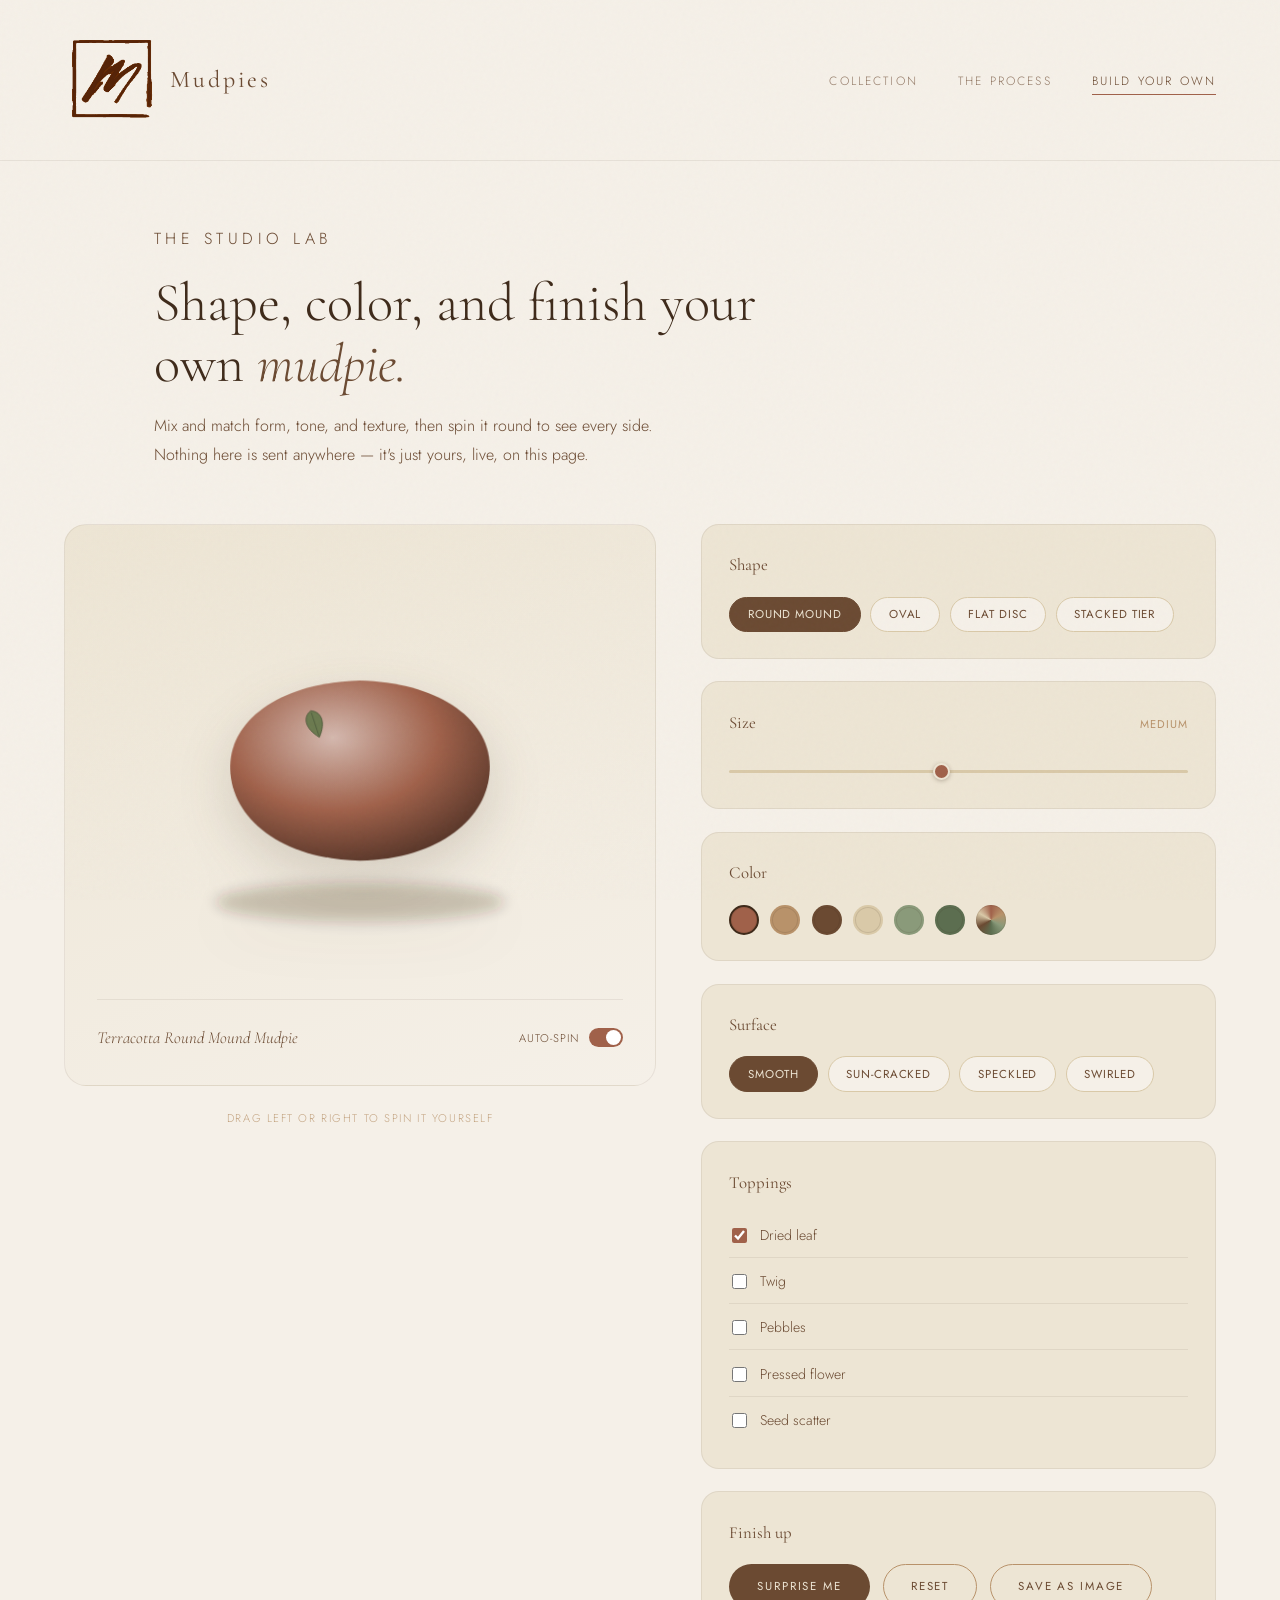
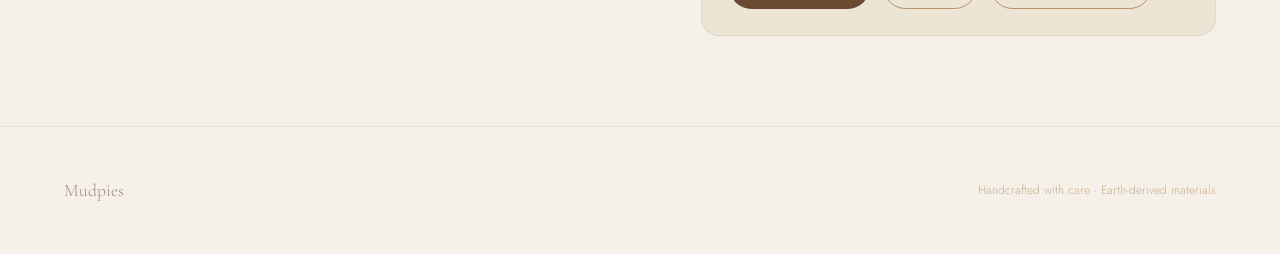
==== build.html @ a55b182c "Add files via upload" ====
<!doctype html>
<html lang="en">
<head>
<meta charset="utf-8">
<meta name="viewport" content="width=device-width, initial-scale=1">
<title>Build Your Own — MudPies</title>
<link rel="preconnect" href="https://fonts.googleapis.com">
<link rel="preconnect" href="https://fonts.gstatic.com" crossorigin>
<link href="https://fonts.googleapis.com/css2?family=Cormorant+Garamond:ital,wght@0,300;0,400;0,500;1,300;1,400&family=Jost:wght@300;400;500&display=swap" rel="stylesheet">
<style>
*, *::before, *::after { box-sizing: border-box; margin: 0; padding: 0; }
:root {
  --cream: #F5F0E8;
  --parchment:#EDE5D4;
  --sand: #D9C9A8;
  --clay: #B8926A;
  --terracotta: #A0614A;
  --umber: #6B4A32;
  --bark: #3E2A1A;
  --sage: #8A9A7A;
  --moss: #5C6E50;
  --fog: rgba(62,42,26,0.08);
}
html { scroll-behavior: smooth; }
body {
  background-color: var(--cream);
  color: var(--bark);
  font-family: 'Jost', sans-serif;
  font-weight: 300;
  font-size: 16px;
  line-height: 1.8;
  min-height: 100vh;
  overflow-x: hidden;
}
body::before {
  content: '';
  position: fixed;
  inset: 0;
  pointer-events: none;
  z-index: 100;
  opacity: 0.025;
  background-image: url("data:image/svg+xml,%3Csvg viewBox='0 0 256 256' xmlns='http://www.w3.org/2000/svg'%3E%3Cfilter id='noise'%3E%3CfeTurbulence type='fractalNoise' baseFrequency='0.9' numOctaves='4' stitchTiles='stitch'/%3E%3C/filter%3E%3Crect width='100%25' height='100%25' filter='url(%23noise)'/%3E%3C/svg%3E");
}
nav {
  display: flex;
  justify-content: space-between;
  align-items: center;
  padding: 2rem 5vw;
  position: sticky;
  top: 0;
  z-index: 10;
  background: rgba(245, 240, 232, 0.88);
  backdrop-filter: blur(14px);
  -webkit-backdrop-filter: blur(14px);
  border-bottom: 1px solid var(--fog);
}
.nav-logo {
  font-family: 'Cormorant Garamond', serif;
  font-size: 1.5rem;
  font-weight: 400;
  letter-spacing: 0.12em;
  color: var(--umber);
  text-decoration: none;
  display: flex;
  align-items: center;
  gap: 10px;
}
.nav-links { display: flex; gap: 2.5rem; list-style: none; }
.nav-links a {
  font-size: 0.75rem;
  letter-spacing: 0.18em;
  text-transform: uppercase;
  text-decoration: none;
  color: var(--umber);
  opacity: 0.7;
  transition: opacity 0.3s;
}
.nav-links a:hover { opacity: 1; }
.nav-links a.active { opacity: 1; border-bottom: 1px solid var(--terracotta); padding-bottom: 4px; }

/* ── Page intro ── */
.intro { padding: 7vh 5vw 2vh; max-width: 1100px; margin: 0 auto; animation: fadeUp 1.1s cubic-bezier(0.16,1,0.3,1) both; }
@keyframes fadeUp { from { opacity: 0; transform: translateY(24px); } to { opacity: 1; transform: translateY(0); } }
.eyebrow {
  font-size: 0.7rem; letter-spacing: 0.28em; text-transform: uppercase;
  color: var(--terracotta); margin-bottom: 1.2rem;
}
.intro h1 {
  font-family: 'Cormorant Garamond', serif;
  font-size: clamp(2.2rem, 4.5vw, 3.4rem);
  font-weight: 300; line-height: 1.12; color: var(--bark); max-width: 700px; margin-bottom: 1rem;
}
.intro h1 em { font-style: italic; color: var(--umber); }
.intro p { font-size: 1rem; color: var(--umber); max-width: 540px; line-height: 1.85; }

/* ── Lab layout ── */
.lab {
  display: grid;
  grid-template-columns: 1.15fr 1fr;
  gap: 3.5vw;
  padding: 4vh 5vw 10vh;
  max-width: 1280px;
  margin: 0 auto;
  align-items: start;
}

/* ── Stage (left) ── */
.stage-wrap { position: sticky; top: 110px; }
.stage {
  position: relative;
  background: linear-gradient(160deg, var(--parchment) 0%, var(--cream) 100%);
  border: 1px solid var(--fog);
  border-radius: 22px;
  padding: 3rem 2rem 2rem;
  perspective: 1400px;
  display: flex;
  flex-direction: column;
  align-items: center;
  justify-content: center;
  min-height: 480px;
  cursor: grab;
  user-select: none;
  touch-action: none;
}
.stage.dragging { cursor: grabbing; }
.pie-turntable { width: 100%; max-width: 420px; transform-style: preserve-3d; }
#pieSvg { width: 100%; height: auto; display: block; filter: drop-shadow(0 18px 26px rgba(62,42,26,0.16)); }

.stage-hint {
  margin-top: 1.4rem;
  font-size: 0.7rem;
  letter-spacing: 0.14em;
  text-transform: uppercase;
  color: var(--clay);
  opacity: 0.8;
  text-align: center;
}
.stage-toolbar {
  display: flex;
  align-items: center;
  justify-content: space-between;
  gap: 1rem;
  width: 100%;
  margin-top: 1.6rem;
  padding-top: 1.4rem;
  border-top: 1px solid var(--fog);
}
.pie-name {
  font-family: 'Cormorant Garamond', serif;
  font-style: italic;
  font-size: 1.05rem;
  color: var(--umber);
}
.rotate-toggle {
  display: flex; align-items: center; gap: 0.6rem;
  font-size: 0.7rem; letter-spacing: 0.1em; text-transform: uppercase; color: var(--umber);
  cursor: pointer;
}
.switch {
  width: 34px; height: 19px; border-radius: 20px; background: var(--sand);
  position: relative; transition: background 0.25s; flex-shrink: 0;
}
.switch::after {
  content: ''; position: absolute; top: 2px; left: 2px; width: 15px; height: 15px;
  border-radius: 50%; background: var(--parchment); transition: transform 0.25s;
}
.switch.on { background: var(--terracotta); }
.switch.on::after { transform: translateX(15px); background: #fff; }

/* ── Controls (right) ── */
.controls { display: flex; flex-direction: column; gap: 1.4rem; }
.panel {
  background: var(--parchment);
  border: 1px solid var(--fog);
  border-radius: 18px;
  padding: 1.6rem 1.7rem;
}
.panel h3 {
  font-family: 'Cormorant Garamond', serif;
  font-weight: 400;
  font-size: 1.05rem;
  color: var(--umber);
  margin-bottom: 1rem;
  display: flex;
  align-items: baseline;
  justify-content: space-between;
}
.panel h3 .val { font-family:'Jost', sans-serif; font-size:0.7rem; letter-spacing:0.08em; color: var(--clay); text-transform: uppercase; }

.chip-row { display: flex; flex-wrap: wrap; gap: 0.6rem; }
.chip {
  font-family: 'Jost', sans-serif;
  font-size: 0.72rem;
  letter-spacing: 0.08em;
  text-transform: uppercase;
  color: var(--umber);
  background: var(--cream);
  border: 1px solid var(--sand);
  border-radius: 60px;
  padding: 0.55rem 1.1rem;
  cursor: pointer;
  transition: background 0.25s, border-color 0.25s, color 0.25s, transform 0.15s;
}
.chip:hover { border-color: var(--clay); transform: translateY(-1px); }
.chip.active { background: var(--umber); border-color: var(--umber); color: var(--parchment); }

input[type="range"] {
  -webkit-appearance: none; appearance: none;
  width: 100%; height: 3px; background: var(--sand); border-radius: 3px; outline: none;
}
input[type="range"]::-webkit-slider-thumb {
  -webkit-appearance: none; width: 17px; height: 17px; border-radius: 50%;
  background: var(--terracotta); border: 2px solid var(--parchment); cursor: pointer;
  box-shadow: 0 1px 4px rgba(62,42,26,0.3);
}
input[type="range"]::-moz-range-thumb {
  width: 17px; height: 17px; border-radius: 50%; background: var(--terracotta);
  border: 2px solid var(--parchment); cursor: pointer;
}

.swatch-row { display: flex; flex-wrap: wrap; gap: 0.7rem; align-items: center; }
.swatch {
  width: 30px; height: 30px; border-radius: 50%; cursor: pointer;
  border: 2px solid transparent; box-shadow: inset 0 0 0 1px rgba(62,42,26,0.12);
  transition: transform 0.15s, border-color 0.2s;
}
.swatch:hover { transform: scale(1.08); }
.swatch.active { border-color: var(--bark); }
.custom-color-wrap {
  width: 30px; height: 30px; border-radius: 50%; position: relative; cursor: pointer;
  background: conic-gradient(from 0deg, #A0614A, #B8926A, #8A9A7A, #5C6E50, #6B4A32, #D9C9A8, #A0614A);
  box-shadow: inset 0 0 0 1px rgba(62,42,26,0.12);
}
.custom-color-wrap input[type="color"] {
  position: absolute; inset: 0; width: 100%; height: 100%; opacity: 0; cursor: pointer; border: none;
}

.topping-list { display: flex; flex-direction: column; gap: 0.15rem; }
.topping-row {
  display: flex; align-items: center; gap: 0.8rem; padding: 0.55rem 0.2rem;
  cursor: pointer; border-bottom: 1px solid var(--fog);
}
.topping-row:last-child { border-bottom: none; }
.topping-row input { accent-color: var(--terracotta); width: 15px; height: 15px; cursor: pointer; }
.topping-row span { font-size: 0.88rem; color: var(--umber); }
.topping-row .icon { width: 20px; height: 20px; flex-shrink: 0; }

.actions { display: flex; flex-wrap: wrap; gap: 0.8rem; }
.btn-primary, .btn-ghost {
  display: inline-flex; align-items: center; justify-content: center;
  padding: 0.85rem 1.7rem;
  font-family: 'Jost', sans-serif; font-size: 0.72rem; font-weight: 400;
  letter-spacing: 0.16em; text-transform: uppercase;
  text-decoration: none; border-radius: 60px; cursor: pointer;
  transition: background 0.3s, transform 0.2s, border-color 0.3s;
  border: 1px solid transparent;
}
.btn-primary { background: var(--umber); color: var(--parchment); }
.btn-primary:hover { background: var(--bark); transform: translateY(-1px); }
.btn-ghost { background: transparent; color: var(--umber); border-color: var(--clay); }
.btn-ghost:hover { background: var(--fog); border-color: var(--umber); transform: translateY(-1px); }

footer {
  padding: 3rem 5vw;
  display: flex; justify-content: space-between; align-items: center;
  border-top: 1px solid var(--fog);
}
.footer-logo { font-family: 'Cormorant Garamond', serif; font-size: 1.1rem; color: var(--umber); opacity: 0.6; }
.footer-note { font-size: 0.75rem; color: var(--clay); opacity: 0.7; }

@media (max-width: 860px) {
  .lab { grid-template-columns: 1fr; }
  .stage-wrap { position: static; }
  footer { flex-direction: column; gap: 1rem; text-align: center; }
}
</style>
</head>
<body>

<nav>
  <a href="./index.html" class="nav-logo">
    <img src="./logo.png" alt="Mudpies logo" style="width:1in; height:1in; object-fit:contain;">
    <span>Mudpies</span>
  </a>
  <ul class="nav-links">
    <li><a href="./index.html">Collection</a></li>
    <li><a href="./process.html">The Process</a></li>
    <li><a href="./build.html" class="active">Build Your Own</a></li>
  </ul>
</nav>

<main>
  <div class="intro">
    <p class="eyebrow">The Studio Lab</p>
    <h1>Shape, color, and finish your own <em>mudpie.</em></h1>
    <p>Mix and match form, tone, and texture, then spin it round to see every side. Nothing here is sent anywhere — it's just yours, live, on this page.</p>
  </div>

  <div class="lab">
    <!-- LEFT: DISPLAY -->
    <div class="stage-wrap">
      <div class="stage" id="stage">
        <div class="pie-turntable" id="turntable">
          <svg id="pieSvg" viewBox="0 0 440 420" xmlns="http://www.w3.org/2000/svg">
            <defs>
              <radialGradient id="pieGrad" cx="40%" cy="32%" r="78%">
                <stop id="gradHi" offset="0%" stop-color="#EAD9C4"/>
                <stop id="gradMid" offset="52%" stop-color="#A0614A"/>
                <stop id="gradLo" offset="100%" stop-color="#3E2A1A"/>
              </radialGradient>
              <radialGradient id="tierGrad" cx="40%" cy="32%" r="78%">
                <stop id="tierHi" offset="0%" stop-color="#EAD9C4"/>
                <stop id="tierMid" offset="52%" stop-color="#8a4f3d"/>
                <stop id="tierLo" offset="100%" stop-color="#3E2A1A"/>
              </radialGradient>
              <clipPath id="pieClip"><g id="clipInner"><path d="M220,110 C300,112 358,150 356,205 C354,258 302,300 220,302 C138,300 86,258 84,205 C82,150 140,112 220,110 Z"/></g></clipPath>
              <filter id="softBlur" x="-40%" y="-40%" width="180%" height="180%"><feGaussianBlur stdDeviation="7"/></filter>
            </defs>
            <ellipse id="shadowEllipse" cx="220" cy="345" rx="150" ry="20" fill="rgba(62,42,26,0.22)" filter="url(#softBlur)"/>
            <g id="pieBody"></g>
            <g id="textureLayer" clip-path="url(#pieClip)"></g>
            <g id="toppingsLayer"></g>
          </svg>
        </div>
        <div class="stage-toolbar">
          <span class="pie-name" id="pieName">Round Terracotta Mudpie</span>
          <label class="rotate-toggle" id="rotateToggleWrap">
            <span id="rotateLabel">Auto-spin</span>
            <span class="switch on" id="rotateSwitch"></span>
          </label>
        </div>
      </div>
      <p class="stage-hint">Drag left or right to spin it yourself</p>
    </div>

    <!-- RIGHT: CONTROLS -->
    <div class="controls">

      <div class="panel">
        <h3>Shape</h3>
        <div class="chip-row" id="shapeChips">
          <button class="chip active" data-shape="round">Round Mound</button>
          <button class="chip" data-shape="oval">Oval</button>
          <button class="chip" data-shape="flat">Flat Disc</button>
          <button class="chip" data-shape="stacked">Stacked Tier</button>
        </div>
      </div>

      <div class="panel">
        <h3>Size <span class="val" id="sizeVal">Medium</span></h3>
        <input type="range" id="sizeSlider" min="0.7" max="1.35" step="0.01" value="1">
      </div>

      <div class="panel">
        <h3>Color</h3>
        <div class="swatch-row" id="colorSwatches">
          <span class="swatch active" style="background:#A0614A" data-color="#A0614A" title="Terracotta"></span>
          <span class="swatch" style="background:#B8926A" data-color="#B8926A" title="Clay"></span>
          <span class="swatch" style="background:#6B4A32" data-color="#6B4A32" title="Umber"></span>
          <span class="swatch" style="background:#D9C9A8" data-color="#D9C9A8" title="Sand"></span>
          <span class="swatch" style="background:#8A9A7A" data-color="#8A9A7A" title="Sage"></span>
          <span class="swatch" style="background:#5C6E50" data-color="#5C6E50" title="Moss"></span>
          <span class="custom-color-wrap" title="Custom color">
            <input type="color" id="customColor" value="#A0614A">
          </span>
        </div>
      </div>

      <div class="panel">
        <h3>Surface</h3>
        <div class="chip-row" id="textureChips">
          <button class="chip active" data-texture="smooth">Smooth</button>
          <button class="chip" data-texture="cracked">Sun-cracked</button>
          <button class="chip" data-texture="speckled">Speckled</button>
          <button class="chip" data-texture="swirled">Swirled</button>
        </div>
      </div>

      <div class="panel">
        <h3>Toppings</h3>
        <div class="topping-list" id="toppingsList">
          <label class="topping-row"><input type="checkbox" data-topping="leaf" checked><span>Dried leaf</span></label>
          <label class="topping-row"><input type="checkbox" data-topping="twig"><span>Twig</span></label>
          <label class="topping-row"><input type="checkbox" data-topping="pebble"><span>Pebbles</span></label>
          <label class="topping-row"><input type="checkbox" data-topping="flower"><span>Pressed flower</span></label>
          <label class="topping-row"><input type="checkbox" data-topping="seeds"><span>Seed scatter</span></label>
        </div>
      </div>

      <div class="panel">
        <h3>Finish up</h3>
        <div class="actions">
          <button class="btn-primary" id="randomizeBtn">Surprise me</button>
          <button class="btn-ghost" id="resetBtn">Reset</button>
          <button class="btn-ghost" id="downloadBtn">Save as image</button>
        </div>
      </div>

    </div>
  </div>
</main>

<footer>
  <span class="footer-logo">Mudpies</span>
  <span class="footer-note">Handcrafted with care &middot; Earth-derived materials</span>
</footer>

<script>
(function(){
  "use strict";

  // ── State ──────────────────────────────────────────────
  var state = {
    shape: 'round',
    size: 1,
    color: '#A0614A',
    texture: 'smooth',
    toppings: { leaf:true, twig:false, pebble:false, flower:false, seeds:false },
    autoRotate: true,
    rotY: -18
  };

  var MOUND = "M220,110 C300,112 358,150 356,205 C354,258 302,300 220,302 C138,300 86,258 84,205 C82,150 140,112 220,110 Z";
  var COLOR_NAMES = { '#A0614A':'Terracotta', '#B8926A':'Clay', '#6B4A32':'Umber', '#D9C9A8':'Sand', '#8A9A7A':'Sage', '#5C6E50':'Moss' };
  var SHAPE_NAMES = { round:'Round Mound', oval:'Oval', flat:'Flat Disc', stacked:'Stacked Tier' };
  var TOPPING_LABEL = { leaf:'Leaf', twig:'Twig', pebble:'Pebbles', flower:'Flower', seeds:'Seeds' };

  // ── Color helpers ──────────────────────────────────────
  function hexToRgb(hex){
    hex = hex.replace('#','');
    if (hex.length === 3) hex = hex.split('').map(function(c){ return c+c; }).join('');
    var num = parseInt(hex, 16);
    return { r: (num>>16)&255, g: (num>>8)&255, b: num&255 };
  }
  function rgbToHex(r,g,b){
    function h(v){ v = Math.max(0, Math.min(255, Math.round(v))); var s = v.toString(16); return s.length===1 ? '0'+s : s; }
    return '#' + h(r) + h(g) + h(b);
  }
  function mix(hex, target, amt){
    var c = hexToRgb(hex), t = hexToRgb(target);
    return rgbToHex(c.r + (t.r-c.r)*amt, c.g + (t.g-c.g)*amt, c.b + (t.b-c.b)*amt);
  }
  function lighten(hex, amt){ return mix(hex, '#ffffff', amt); }
  function darken(hex, amt){ return mix(hex, '#000000', amt); }

  // ── Element refs ───────────────────────────────────────
  var pieBody = document.getElementById('pieBody');
  var textureLayer = document.getElementById('textureLayer');
  var toppingsLayer = document.getElementById('toppingsLayer');
  var clipInner = document.getElementById('clipInner');
  var shadowEllipse = document.getElementById('shadowEllipse');
  var gradHi = document.getElementById('gradHi');
  var gradMid = document.getElementById('gradMid');
  var gradLo = document.getElementById('gradLo');
  var tierHi = document.getElementById('tierHi');
  var tierMid = document.getElementById('tierMid');
  var tierLo = document.getElementById('tierLo');
  var pieGrad = document.getElementById('pieGrad');
  var turntable = document.getElementById('turntable');
  var stage = document.getElementById('stage');
  var pieName = document.getElementById('pieName');

  // ── Topping markup, anchored around the mound's top ────
  function toppingMarkup(kind, cx, cy, rot){
    rot = rot || 0;
    var g = 'transform="translate(' + cx + ',' + cy + ') rotate(' + rot + ')"';
    if (kind === 'leaf') {
      return '<g ' + g + '><path d="M0,-16 C10,-12 12,0 0,14 C-12,0 -10,-12 0,-16 Z" fill="#6B7A4F" stroke="#4a5638" stroke-width="0.8"/><line x1="0" y1="-14" x2="0" y2="12" stroke="#4a5638" stroke-width="0.7"/></g>';
    }
    if (kind === 'twig') {
      return '<g ' + g + '><line x1="-18" y1="6" x2="18" y2="-6" stroke="#6B4A32" stroke-width="3" stroke-linecap="round"/><line x1="-6" y1="3" x2="-12" y2="-6" stroke="#6B4A32" stroke-width="2" stroke-linecap="round"/><line x1="6" y1="-1" x2="12" y2="-10" stroke="#6B4A32" stroke-width="2" stroke-linecap="round"/></g>';
    }
    if (kind === 'pebble') {
      return '<g ' + g + '><ellipse cx="-10" cy="4" rx="9" ry="6" fill="#9C9284"/><ellipse cx="9" cy="6" rx="11" ry="7" fill="#B4AA9A"/><ellipse cx="0" cy="-6" rx="7" ry="5" fill="#8A8172"/></g>';
    }
    if (kind === 'flower') {
      var petals = '';
      for (var i=0;i<5;i++){
        var a = i * 72;
        petals += '<ellipse cx="0" cy="-9" rx="4.5" ry="8" fill="#C98B8B" transform="rotate(' + a + ')"/>';
      }
      return '<g ' + g + '>' + petals + '<circle r="4" fill="#D9A544"/></g>';
    }
    if (kind === 'seeds') {
      var dots = '';
      var pos = [[-10,-4],[6,-8],[-4,6],[12,4],[0,0]];
      for (var j=0;j<pos.length;j++){
        dots += '<circle cx="' + pos[j][0] + '" cy="' + pos[j][1] + '" r="1.8" fill="#4a3420"/>';
      }
      return '<g ' + g + '>' + dots + '</g>';
    }
    return '';
  }

  function buildToppings(shape){
    var lift = (shape === 'stacked') ? -150 : 0;
    var wide = (shape === 'flat') ? 1.15 : 1;
    var anchors = {
      leaf:   [173*wide + 220*(1-wide), 158 + lift, -18],
      twig:   [190, 260 + lift*0.3, 8],
      pebble: [205, 275 + lift*0.15, 0],
      flower: [262, 152 + lift, 10],
      seeds:  [222, 190 + lift, 0]
    };
    var out = '';
    Object.keys(state.toppings).forEach(function(key){
      if (state.toppings[key]) {
        var a = anchors[key];
        out += toppingMarkup(key, a[0], a[1], a[2]);
      }
    });
    return out;
  }

  // ── Texture overlays (clipped to pie silhouette) ───────
  function buildTexture(shade){
    if (state.texture === 'smooth') return '';
    if (state.texture === 'cracked') {
      var cracks = [
        "M150,150 C170,175 160,210 185,240",
        "M260,140 C255,175 275,200 250,235",
        "M200,120 C205,150 190,170 210,195",
        "M300,190 C280,205 285,230 265,255"
      ];
      var out = '';
      cracks.forEach(function(d){
        out += '<path d="' + d + '" fill="none" stroke="' + shade + '" stroke-width="2.2" opacity="0.4" stroke-linecap="round"/>';
      });
      return out;
    }
    if (state.texture === 'speckled') {
      var pts = [[130,170],[160,140],[190,200],[220,150],[250,190],[280,160],[300,210],[150,230],[200,250],[240,230],[270,240],[175,190],[310,180],[140,200],[260,270],[210,280],[290,150],[165,255],[230,170],[300,230]];
      var out2 = '';
      pts.forEach(function(p){
        out2 += '<circle cx="' + p[0] + '" cy="' + p[1] + '" r="' + (1.4 + (p[0]%3)) + '" fill="' + shade + '" opacity="0.35"/>';
      });
      return out2;
    }
    if (state.texture === 'swirled') {
      var out3 = '';
      out3 += '<path d="M100,205 C130,150 310,150 340,205 C310,260 130,260 100,205" fill="none" stroke="' + shade + '" stroke-width="2" opacity="0.28"/>';
      out3 += '<path d="M125,205 C150,170 290,170 315,205 C290,240 150,240 125,205" fill="none" stroke="' + shade + '" stroke-width="2" opacity="0.25"/>';
      out3 += '<path d="M150,205 C170,185 270,185 290,205 C270,225 170,225 150,205" fill="none" stroke="' + shade + '" stroke-width="2" opacity="0.22"/>';
      return out3;
    }
    return '';
  }

  // ── Crimped rim for the flat disc ──────────────────────
  function crimpRim(){
    var pts = '';
    var bumps = 22, cx = 220, cy = 205, rx = 168, ry = 96;
    var d = '';
    for (var i=0; i<=bumps; i++){
      var t = (i/bumps) * Math.PI * 2;
      var wobble = (i % 2 === 0) ? 1.04 : 0.97;
      var x = cx + Math.cos(t) * rx * wobble;
      var y = cy + Math.sin(t) * ry * wobble;
      d += (i===0 ? 'M' : 'L') + x.toFixed(1) + ',' + y.toFixed(1) + ' ';
    }
    d += 'Z';
    return '<path d="' + d + '" fill="none" stroke="#3E2A1A" stroke-width="1.4" opacity="0.22"/>';
  }

  // ── Main render ─────────────────────────────────────────
  function render(){
    var scale = state.size;
    var cx = 220, cy = 205;

    // gradient colors from base color
    var hi = lighten(state.color, 0.55);
    var mid = state.color;
    var lo = darken(state.color, 0.55);
    gradHi.setAttribute('stop-color', hi);
    gradMid.setAttribute('stop-color', mid);
    gradLo.setAttribute('stop-color', lo);
    var tHi = lighten(state.color, 0.45), tMid = darken(state.color, 0.12), tLo = darken(state.color, 0.6);
    tierHi.setAttribute('stop-color', tHi);
    tierMid.setAttribute('stop-color', tMid);
    tierLo.setAttribute('stop-color', tLo);

    var bodyMarkup = '';
    var clipMarkup = '';
    var shadowRx = 150 * scale, shadowRy = 20 * scale;

    if (state.shape === 'round') {
      var t = 'translate(' + cx + ',' + cy + ') scale(' + scale + ') translate(' + (-cx) + ',' + (-cy) + ')';
      bodyMarkup = '<path d="' + MOUND + '" fill="url(#pieGrad)" transform="' + t + '"/>';
      clipMarkup = '<g transform="' + t + '"><path d="' + MOUND + '"/></g>';
    } else if (state.shape === 'oval') {
      var t2 = 'translate(' + cx + ',' + cy + ') scale(' + (scale*1.05) + ',' + (scale*0.74) + ') translate(' + (-cx) + ',' + (-cy) + ')';
      bodyMarkup = '<path d="' + MOUND + '" fill="url(#pieGrad)" transform="' + t2 + '"/>';
      clipMarkup = '<g transform="' + t2 + '"><path d="' + MOUND + '"/></g>';
    } else if (state.shape === 'flat') {
      var t3 = 'translate(' + cx + ',' + cy + ') scale(' + (scale*1.18) + ',' + (scale*0.46) + ') translate(' + (-cx) + ',' + (-cy) + ')';
      bodyMarkup = '<path d="' + MOUND + '" fill="url(#pieGrad)" transform="' + t3 + '"/>' + crimpRim();
      clipMarkup = '<g transform="' + t3 + '"><path d="' + MOUND + '"/></g>';
      shadowRx = 172 * scale; shadowRy = 22 * scale;
    } else if (state.shape === 'stacked') {
      var tiers = [
        { s: 1.0 * scale,  dy: 0,    grad: 'pieGrad' },
        { s: 0.68 * scale, dy: -100, grad: 'tierGrad' },
        { s: 0.44 * scale, dy: -165, grad: 'pieGrad' }
      ];
      tiers.forEach(function(tier){
        var tt = 'translate(' + cx + ',' + (cy + tier.dy) + ') scale(' + tier.s + ') translate(' + (-cx) + ',' + (-cy) + ')';
        bodyMarkup += '<path d="' + MOUND + '" fill="url(#' + tier.grad + ')" transform="' + tt + '"/>';
      });
      var tClip = 'translate(' + cx + ',' + (cy - 60) + ') scale(' + scale + ') translate(' + (-cx) + ',' + (-cy) + ')';
      clipMarkup = '<g transform="' + tClip + '"><ellipse cx="' + cx + '" cy="' + cy + '" rx="170" ry="150"/></g>';
      shadowRx = 145 * scale; shadowRy = 18 * scale;
    }

    pieBody.innerHTML = bodyMarkup;
    clipInner.outerHTML = clipMarkup.replace('<g ', '<g id="clipInner" ');
    // re-fetch since outerHTML replaced the node
    clipInner = document.getElementById('clipInner');

    var textureShade = darken(state.color, 0.65);
    textureLayer.innerHTML = buildTexture(textureShade);

    toppingsLayer.innerHTML = buildToppings(state.shape);

    shadowEllipse.setAttribute('rx', shadowRx.toFixed(1));
    shadowEllipse.setAttribute('ry', shadowRy.toFixed(1));

    pieName.textContent = (COLOR_NAMES[state.color] || 'Custom') + ' ' + SHAPE_NAMES[state.shape] + ' Mudpie';

    updateLight();
    persist();
  }

  // ── Rotation / light response ──────────────────────────
  function updateLight(){
    var rad = state.rotY * Math.PI / 180;
    var scaleX = Math.cos(rad);
    var skew = Math.sin(rad) * 3;
    turntable.style.transform = 'rotateX(9deg) scaleX(' + (0.72 + Math.abs(scaleX)*0.28) + ') rotate(' + skew + 'deg)';
    var hiX = 40 + Math.sin(rad) * 22;
    pieGrad.setAttribute('cx', hiX + '%');
  }

  // ── Drag to rotate ──────────────────────────────────────
  var dragging = false, lastX = 0;
  function onDown(e){
    dragging = true;
    state.autoRotate = false;
    updateRotateSwitch();
    stage.classList.add('dragging');
    lastX = (e.touches ? e.touches[0].clientX : e.clientX);
  }
  function onMove(e){
    if (!dragging) return;
    var x = (e.touches ? e.touches[0].clientX : e.clientX);
    var dx = x - lastX;
    lastX = x;
    state.rotY += dx * 0.6;
    updateLight();
  }
  function onUp(){ dragging = false; stage.classList.remove('dragging'); }

  stage.addEventListener('mousedown', onDown);
  window.addEventListener('mousemove', onMove);
  window.addEventListener('mouseup', onUp);
  stage.addEventListener('touchstart', onDown, {passive:true});
  window.addEventListener('touchmove', onMove, {passive:true});
  window.addEventListener('touchend', onUp);

  function autoSpinLoop(){
    if (state.autoRotate && !dragging) {
      state.rotY += 0.35;
      updateLight();
    }
    requestAnimationFrame(autoSpinLoop);
  }
  requestAnimationFrame(autoSpinLoop);

  // ── Controls wiring ─────────────────────────────────────
  var rotateSwitch = document.getElementById('rotateSwitch');
  var rotateLabel = document.getElementById('rotateLabel');
  function updateRotateSwitch(){
    rotateSwitch.classList.toggle('on', state.autoRotate);
    rotateLabel.textContent = state.autoRotate ? 'Auto-spin' : 'Paused';
  }
  document.getElementById('rotateToggleWrap').addEventListener('click', function(){
    state.autoRotate = !state.autoRotate;
    updateRotateSwitch();
  });

  document.getElementById('shapeChips').addEventListener('click', function(e){
    var btn = e.target.closest('.chip');
    if (!btn) return;
    state.shape = btn.getAttribute('data-shape');
    setActive('shapeChips', btn);
    render();
  });

  document.getElementById('textureChips').addEventListener('click', function(e){
    var btn = e.target.closest('.chip');
    if (!btn) return;
    state.texture = btn.getAttribute('data-texture');
    setActive('textureChips', btn);
    render();
  });

  function setActive(containerId, btn){
    var c = document.getElementById(containerId);
    Array.prototype.forEach.call(c.querySelectorAll('.chip'), function(el){ el.classList.remove('active'); });
    btn.classList.add('active');
  }

  var sizeSlider = document.getElementById('sizeSlider');
  var sizeVal = document.getElementById('sizeVal');
  function sizeLabel(v){
    if (v < 0.85) return 'Small';
    if (v > 1.15) return 'Large';
    return 'Medium';
  }
  sizeSlider.addEventListener('input', function(){
    state.size = parseFloat(sizeSlider.value);
    sizeVal.textContent = sizeLabel(state.size);
    render();
  });

  document.getElementById('colorSwatches').addEventListener('click', function(e){
    var sw = e.target.closest('.swatch');
    if (!sw) return;
    state.color = sw.getAttribute('data-color');
    document.getElementById('customColor').value = state.color;
    Array.prototype.forEach.call(document.querySelectorAll('.swatch'), function(el){ el.classList.remove('active'); });
    sw.classList.add('active');
    render();
  });

  document.getElementById('customColor').addEventListener('input', function(e){
    state.color = e.target.value;
    Array.prototype.forEach.call(document.querySelectorAll('.swatch'), function(el){ el.classList.remove('active'); });
    render();
  });

  document.getElementById('toppingsList').addEventListener('change', function(e){
    var cb = e.target.closest('input[type=checkbox]');
    if (!cb) return;
    state.toppings[cb.getAttribute('data-topping')] = cb.checked;
    render();
  });

  document.getElementById('resetBtn').addEventListener('click', function(){
    state.shape = 'round'; state.size = 1; state.color = '#A0614A'; state.texture = 'smooth';
    state.toppings = { leaf:true, twig:false, pebble:false, flower:false, seeds:false };
    syncControlsToState();
    render();
  });

  document.getElementById('randomizeBtn').addEventListener('click', function(){
    var shapes = ['round','oval','flat','stacked'];
    var textures = ['smooth','cracked','speckled','swirled'];
    var colors = Object.keys(COLOR_NAMES);
    state.shape = shapes[Math.floor(Math.random()*shapes.length)];
    state.texture = textures[Math.floor(Math.random()*textures.length)];
    state.color = colors[Math.floor(Math.random()*colors.length)];
    state.size = +(0.75 + Math.random()*0.55).toFixed(2);
    var keys = Object.keys(state.toppings);
    keys.forEach(function(k){ state.toppings[k] = Math.random() < 0.32; });
    if (!keys.some(function(k){ return state.toppings[k]; })) {
      state.toppings[keys[Math.floor(Math.random()*keys.length)]] = true;
    }
    syncControlsToState();
    render();
  });

  function syncControlsToState(){
    setActive('shapeChips', document.querySelector('#shapeChips [data-shape="' + state.shape + '"]'));
    setActive('textureChips', document.querySelector('#textureChips [data-texture="' + state.texture + '"]'));
    sizeSlider.value = state.size;
    sizeVal.textContent = sizeLabel(state.size);
    document.getElementById('customColor').value = state.color;
    Array.prototype.forEach.call(document.querySelectorAll('.swatch'), function(el){
      el.classList.toggle('active', el.getAttribute('data-color') === state.color);
    });
    Array.prototype.forEach.call(document.querySelectorAll('#toppingsList input'), function(cb){
      cb.checked = !!state.toppings[cb.getAttribute('data-topping')];
    });
  }

  // ── Download as PNG ─────────────────────────────────────
  document.getElementById('downloadBtn').addEventListener('click', function(){
    var svg = document.getElementById('pieSvg');
    var serializer = new XMLSerializer();
    var svgStr = serializer.serializeToString(svg);
    var svgBlob = new Blob([svgStr], {type: 'image/svg+xml;charset=utf-8'});
    var url = URL.createObjectURL(svgBlob);
    var img = new Image();
    img.onload = function(){
      var size = 900;
      var canvas = document.createElement('canvas');
      canvas.width = size; canvas.height = size;
      var ctx = canvas.getContext('2d');
      ctx.fillStyle = '#F5F0E8';
      ctx.fillRect(0,0,size,size);
      ctx.drawImage(img, 0, 0, size, size);
      URL.revokeObjectURL(url);
      var a = document.createElement('a');
      a.download = 'my-mudpie.png';
      a.href = canvas.toDataURL('image/png');
      a.click();
    };
    img.src = url;
  });

  // ── Persistence ──────────────────────────────────────────
  function persist(){
    try { localStorage.setItem('mudpie-design', JSON.stringify(state)); } catch(e){}
  }
  function restore(){
    try {
      var raw = localStorage.getItem('mudpie-design');
      if (!raw) return;
      var saved = JSON.parse(raw);
      if (saved && saved.shape) {
        state.shape = saved.shape; state.size = saved.size || 1;
        state.color = saved.color || '#A0614A'; state.texture = saved.texture || 'smooth';
        state.toppings = saved.toppings || state.toppings;
        state.autoRotate = true;
      }
    } catch(e){}
  }

  // ── Init ──────────────────────────────────────────────
  restore();
  syncControlsToState();
  updateRotateSwitch();
  render();
})();
</script>
</body>
</html>
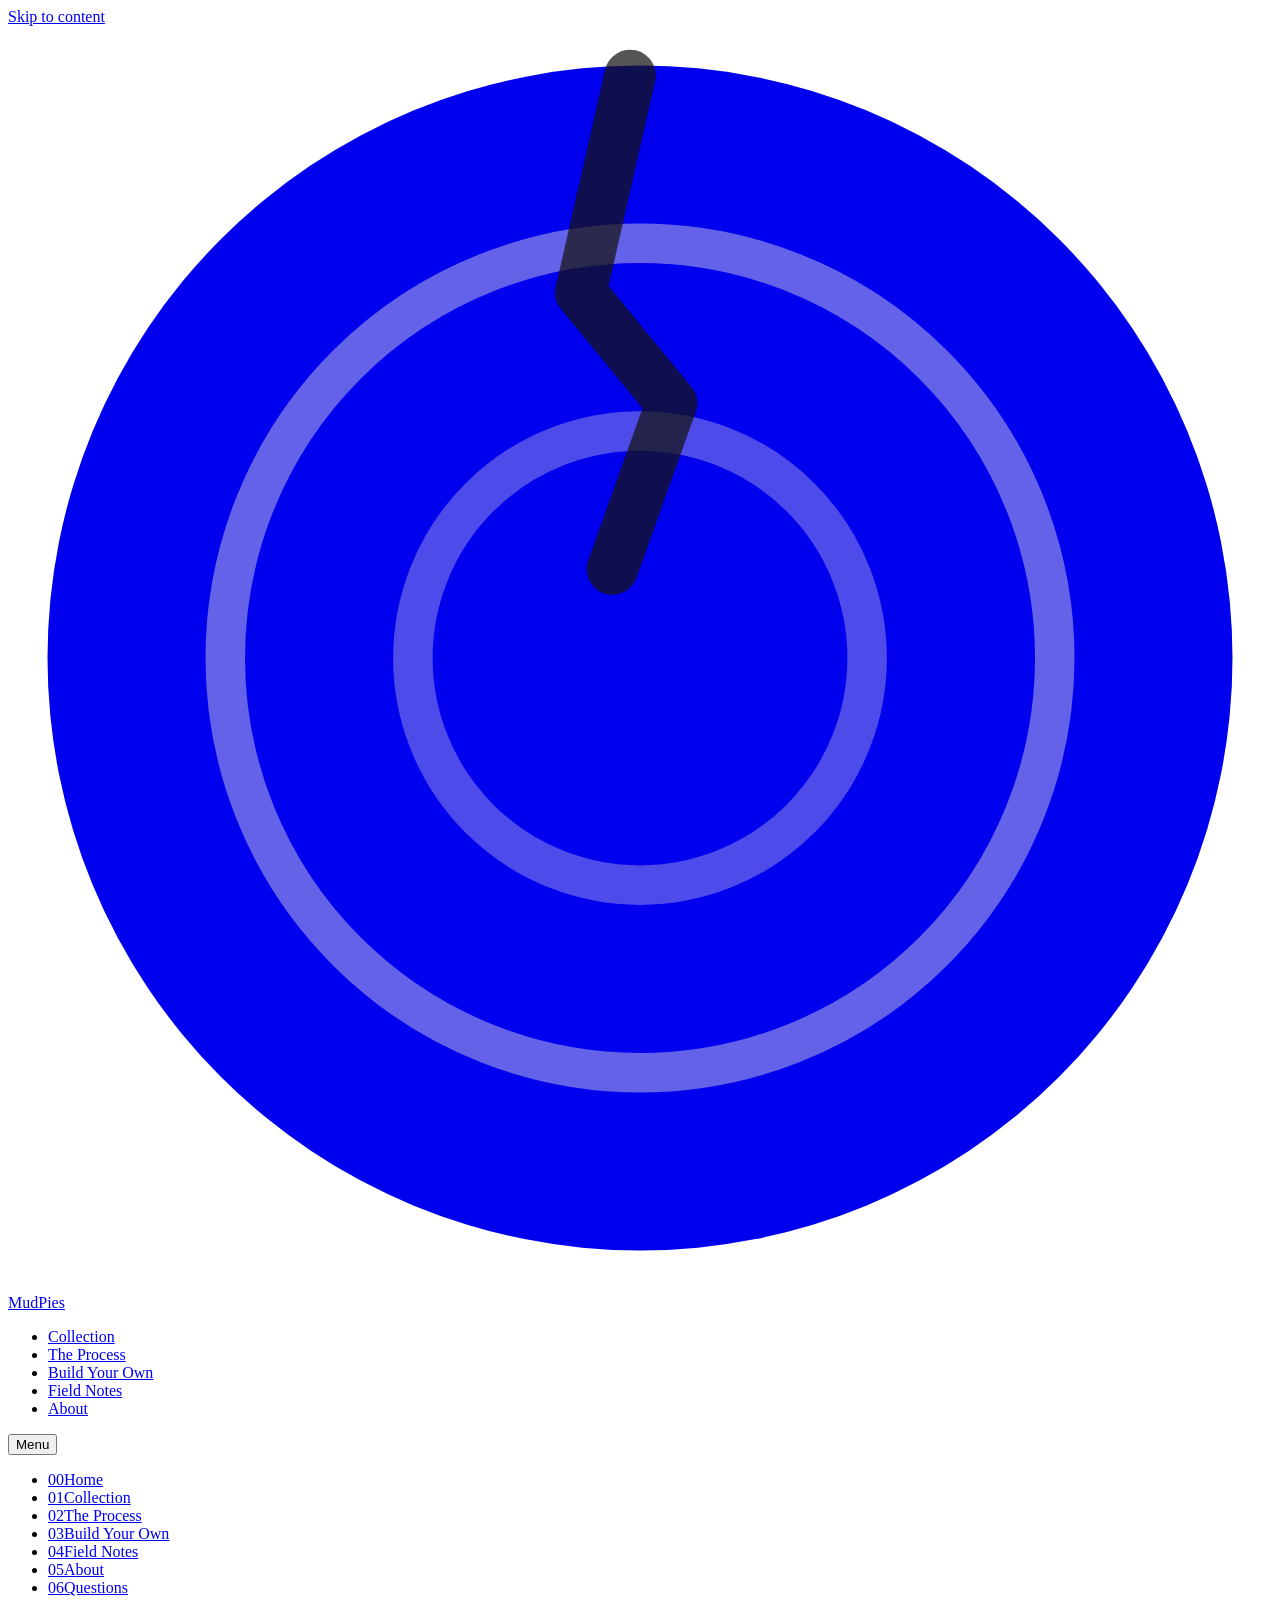
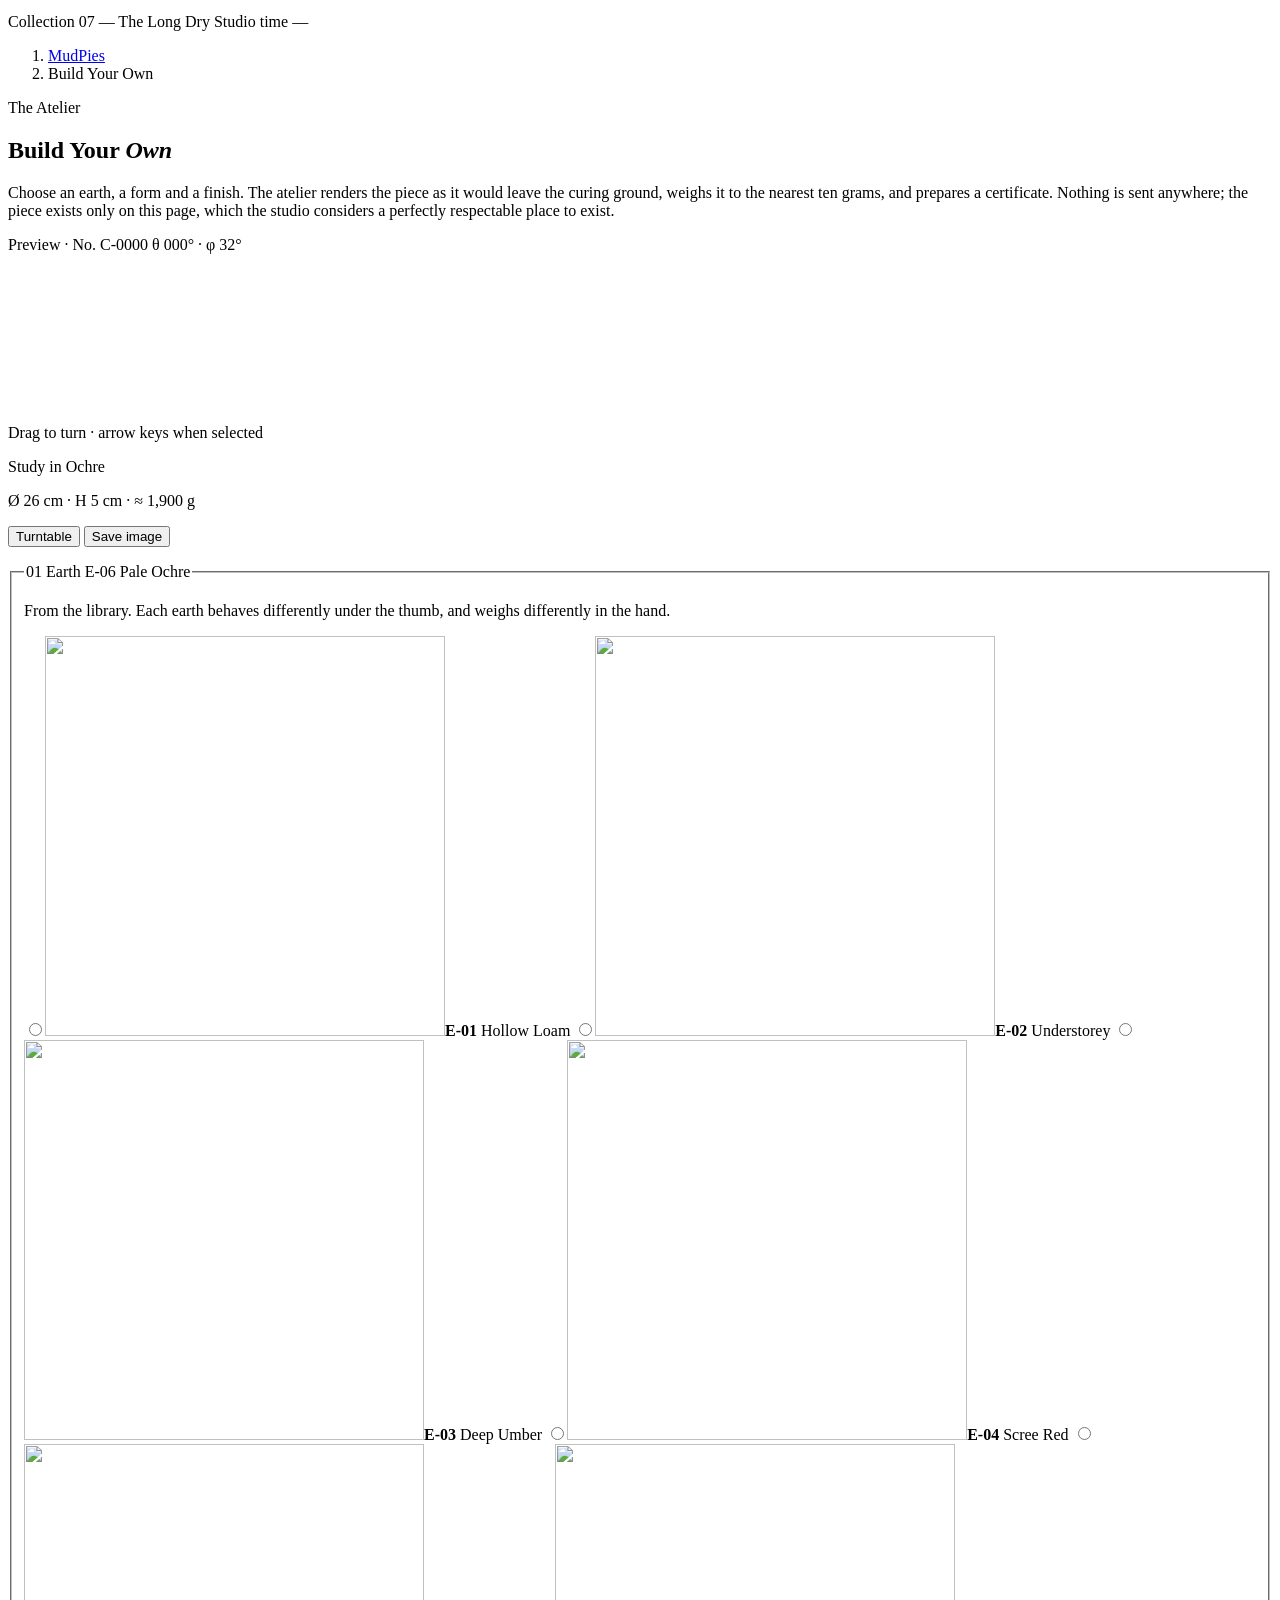
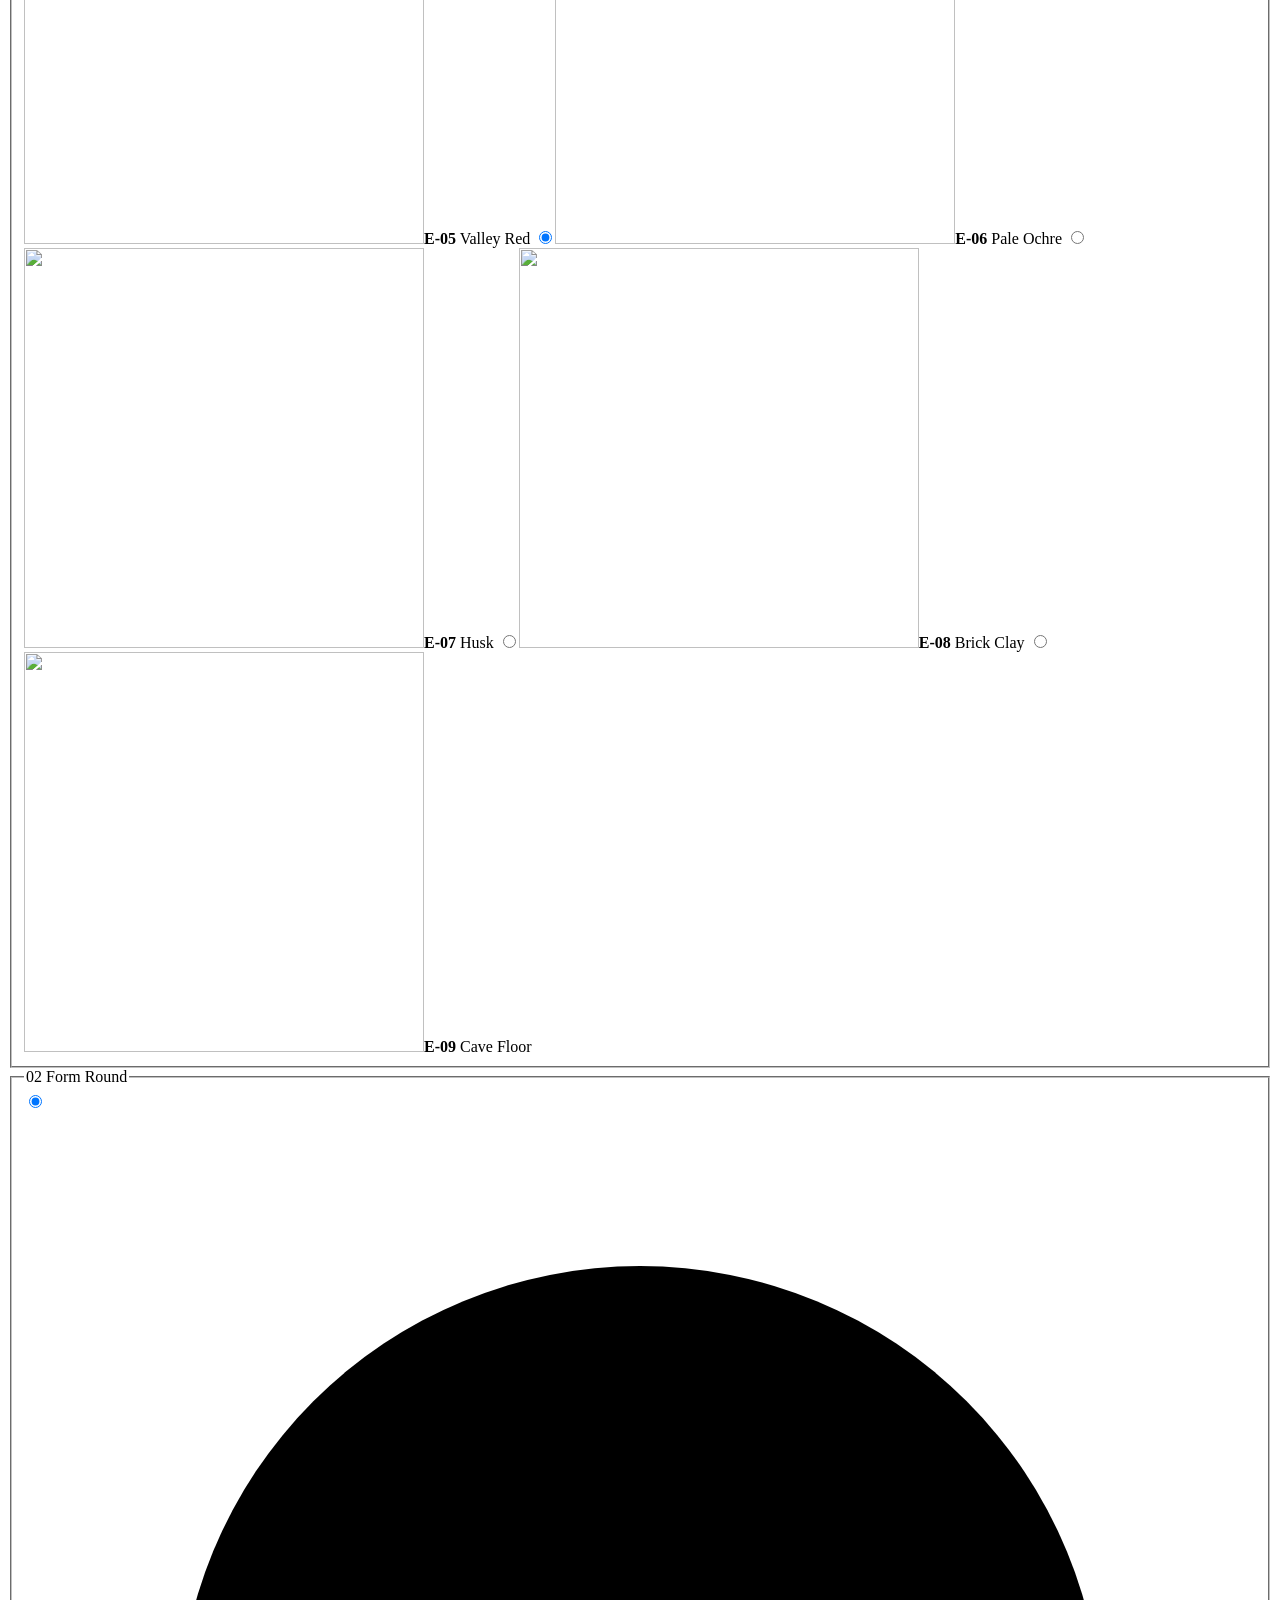
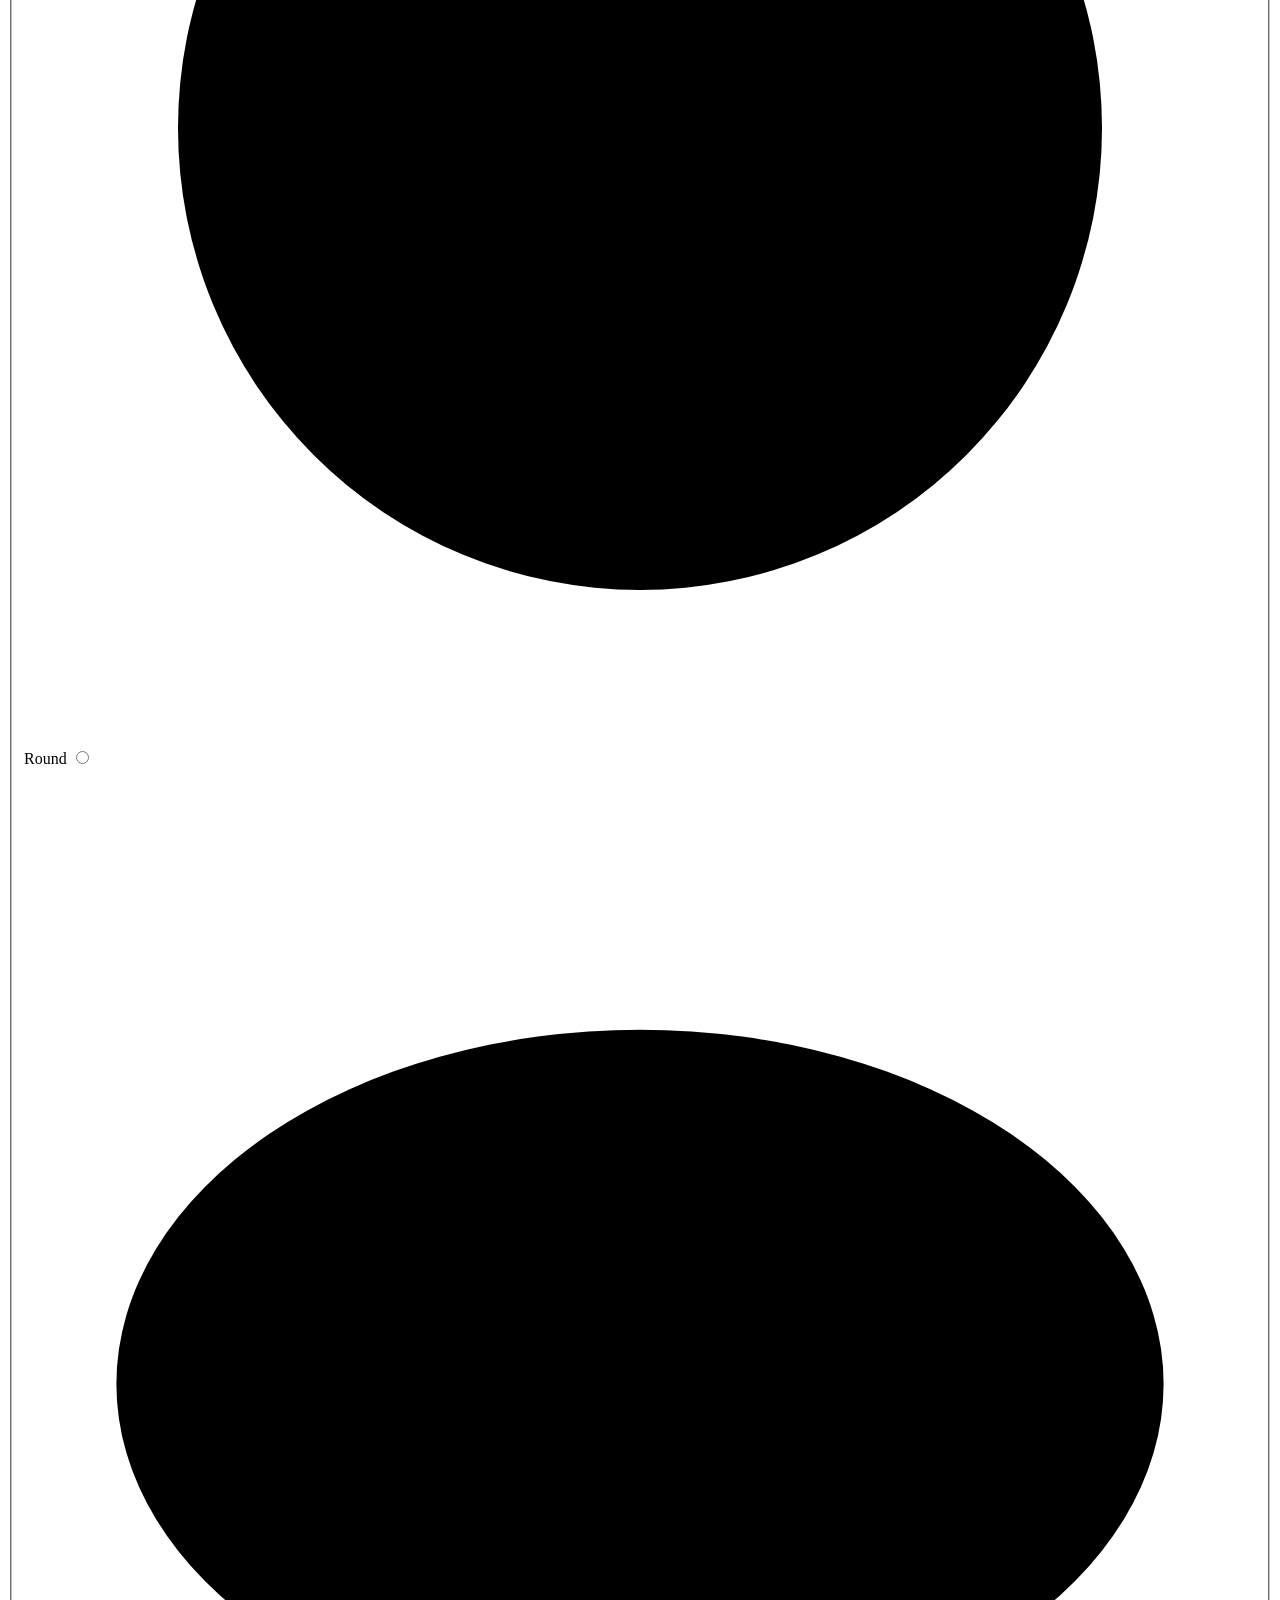
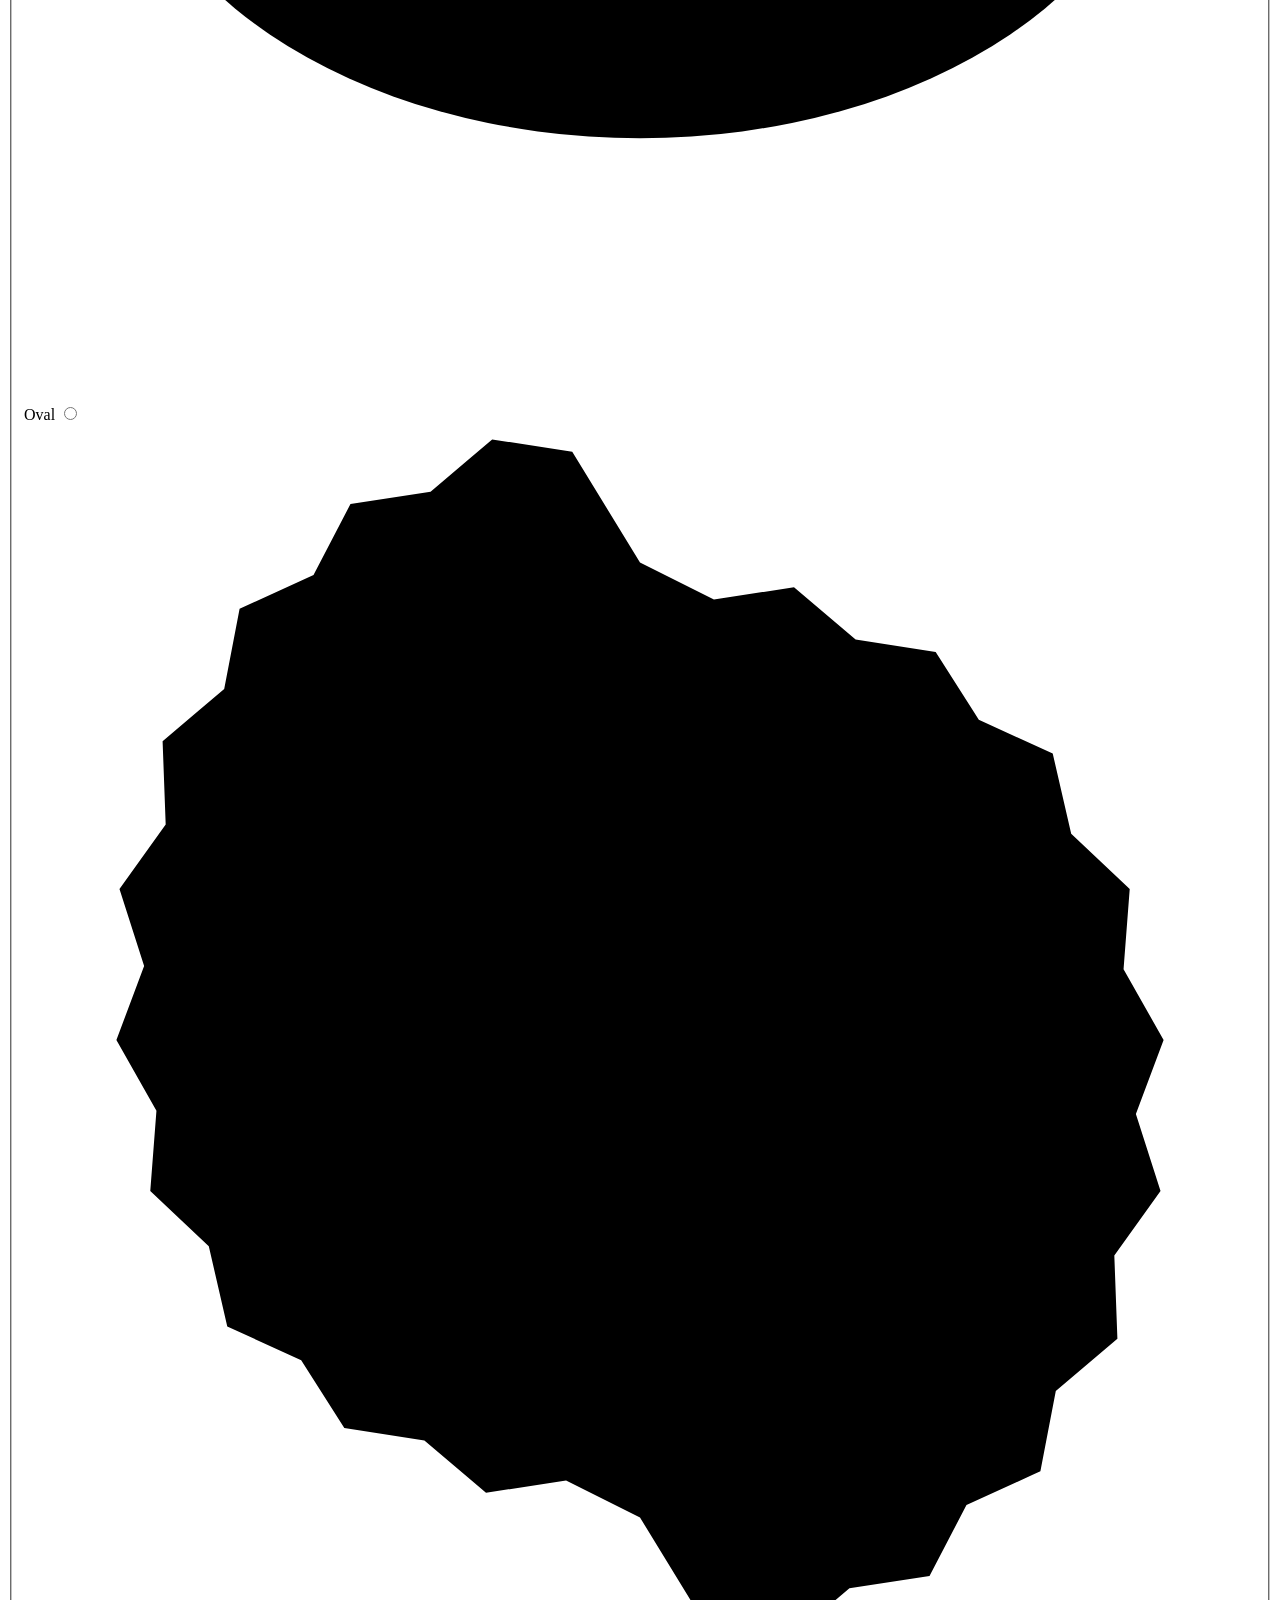
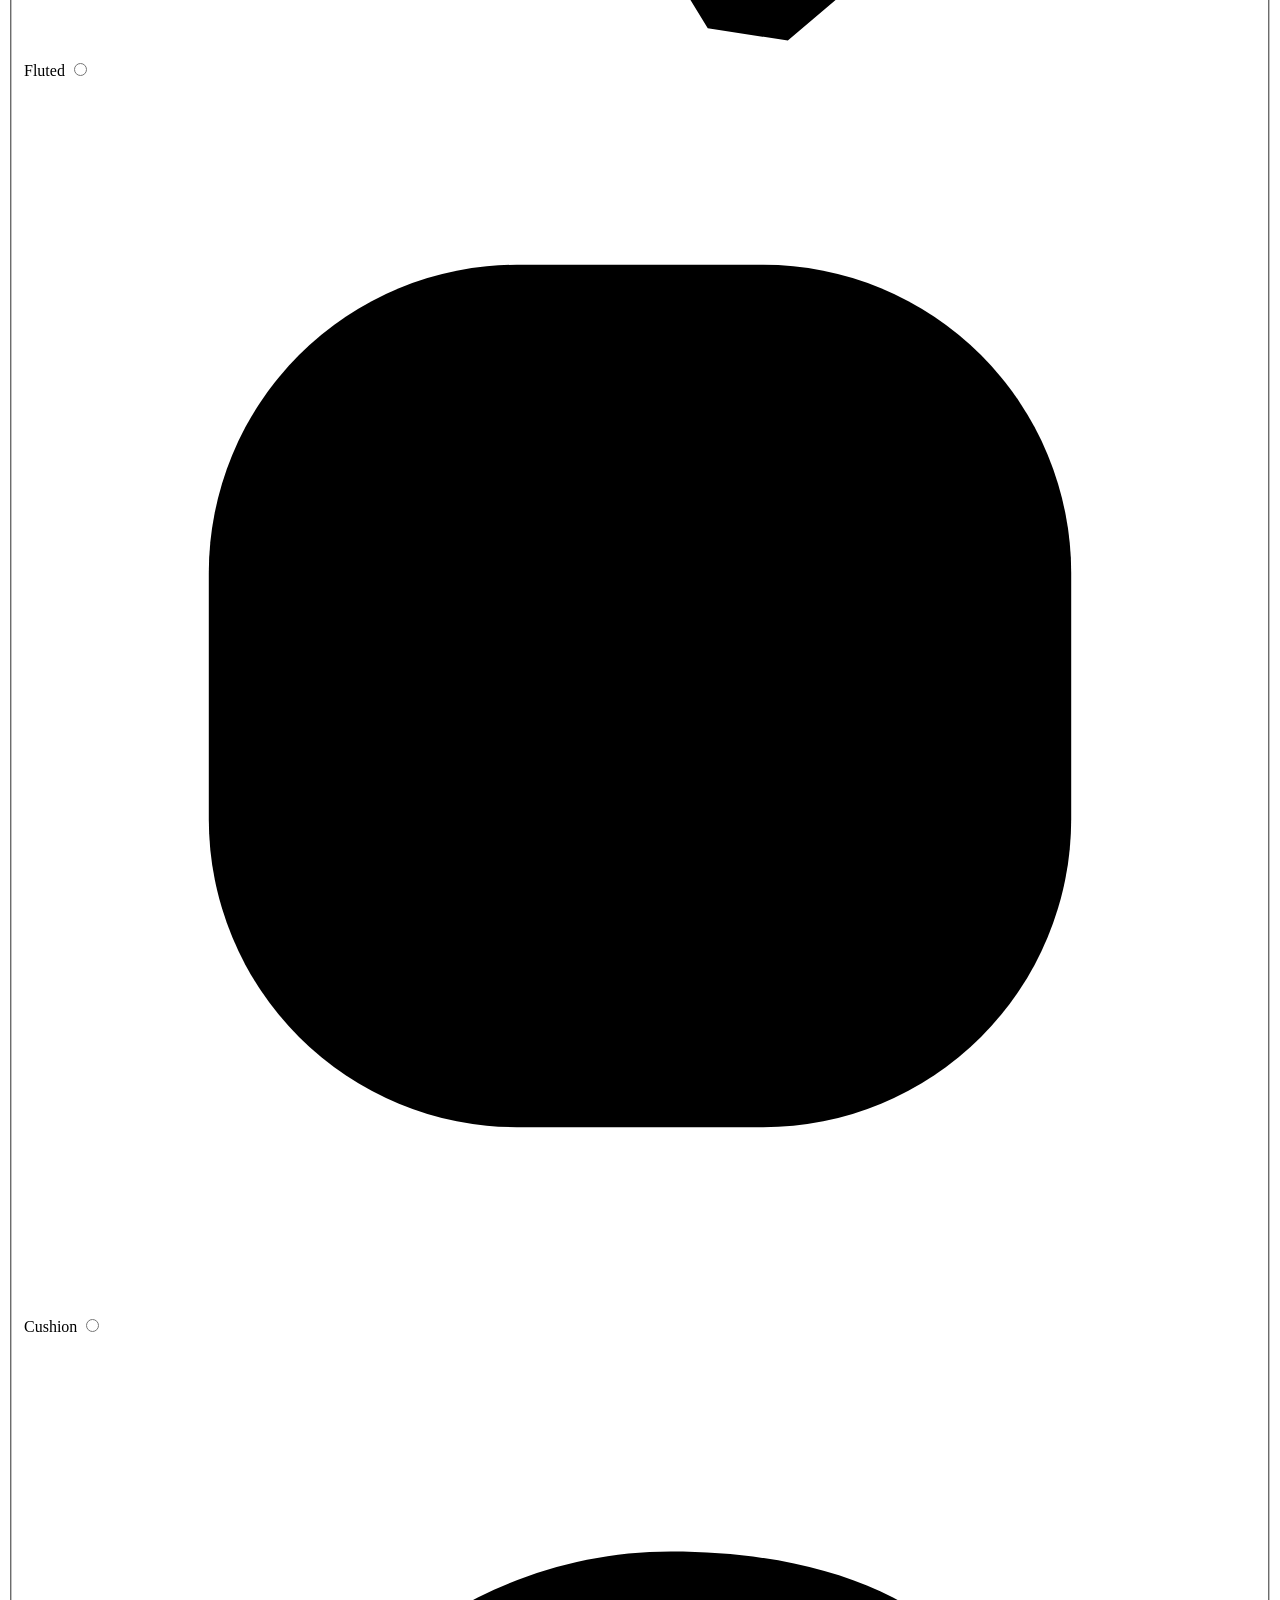
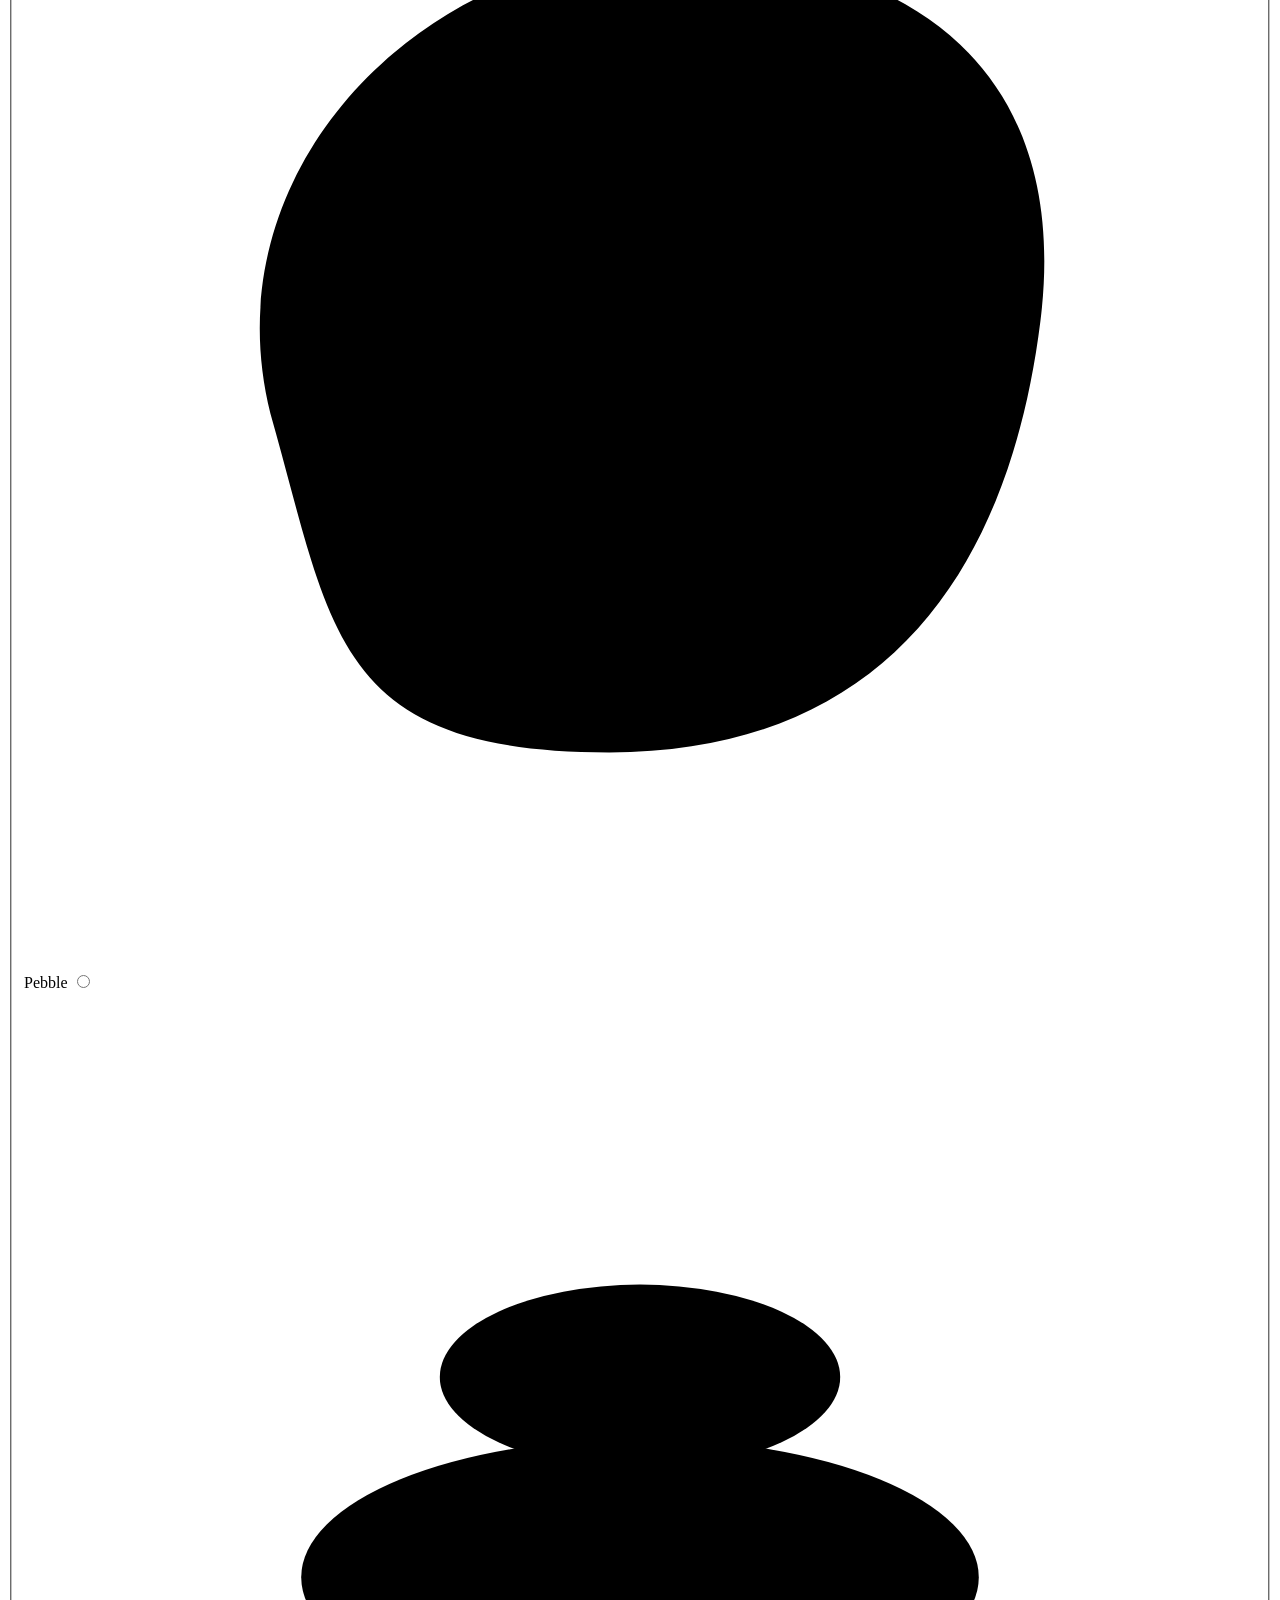
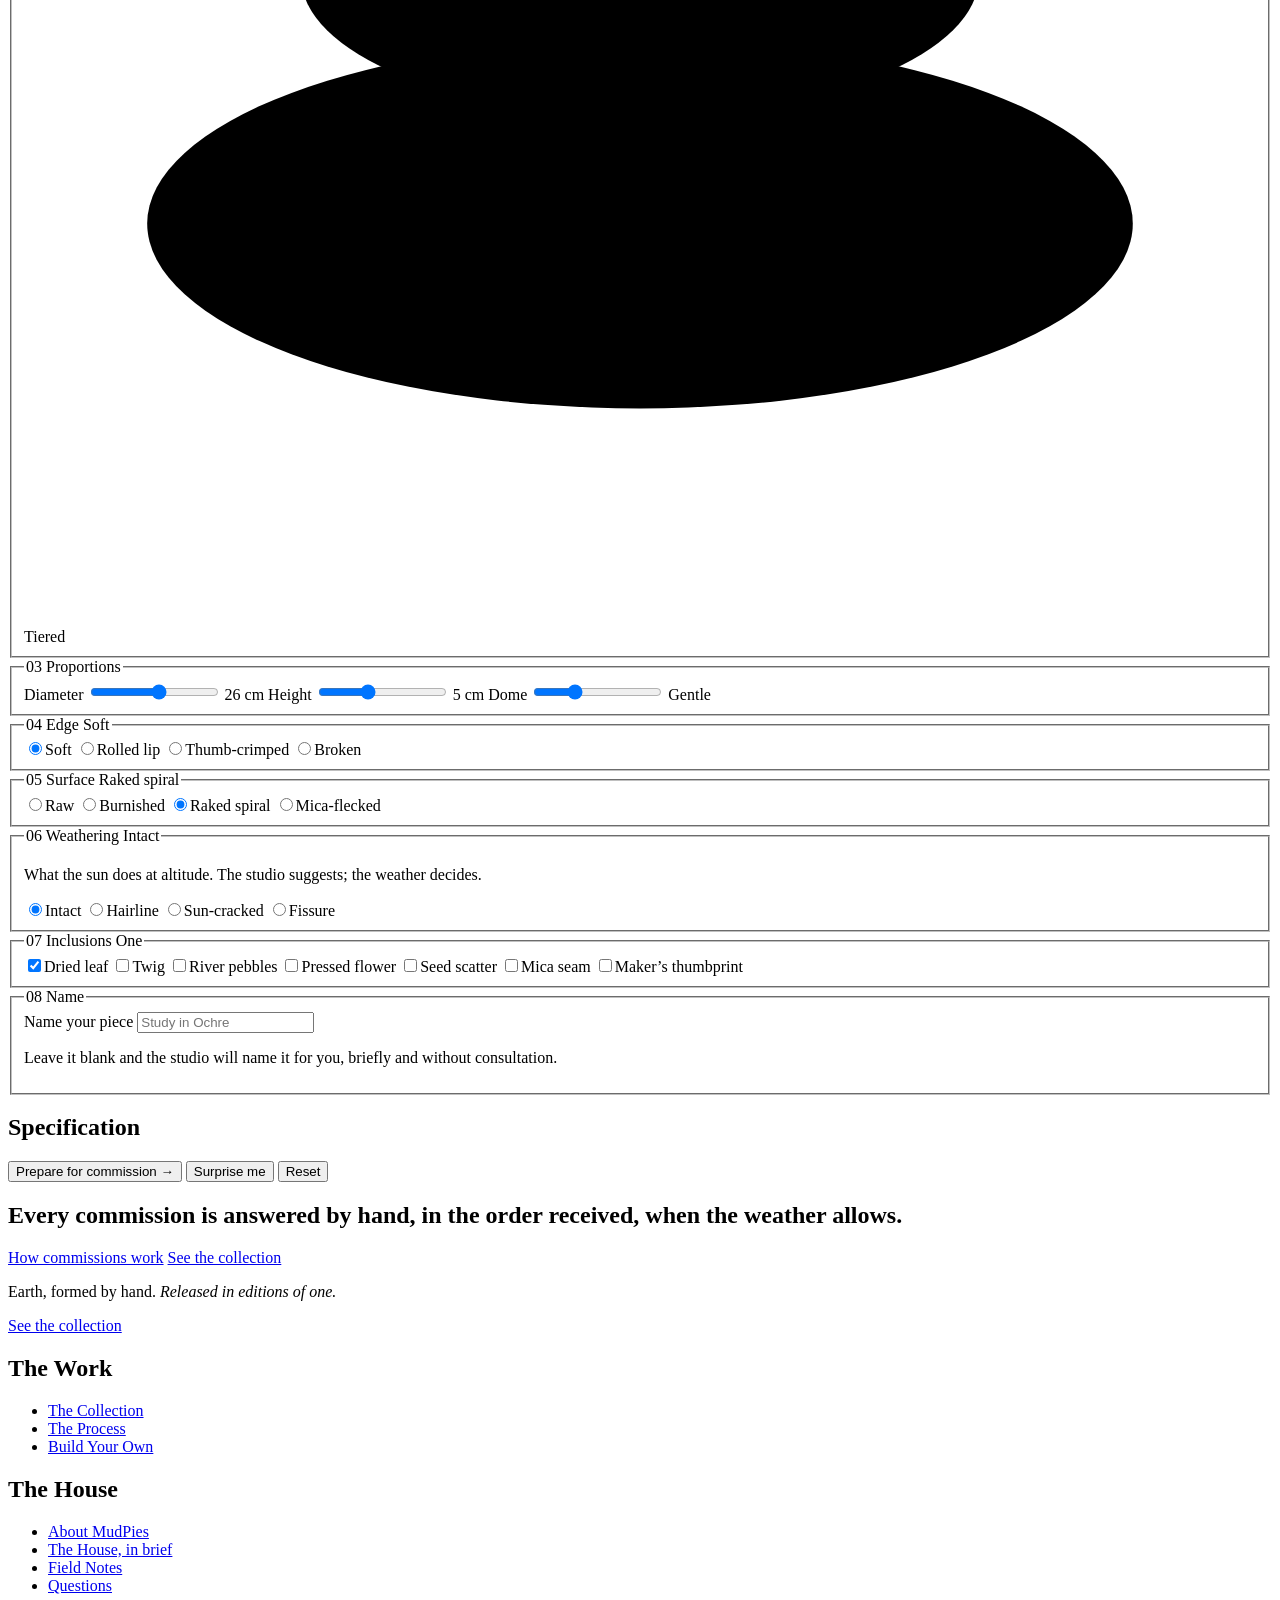
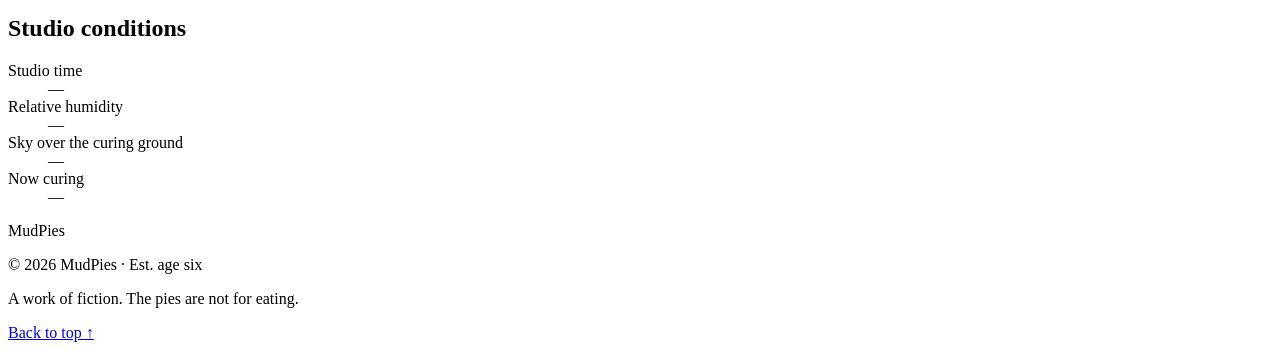
==== commit b3cf346c: "Add files via upload" ====
--- a/build.html
+++ b/build.html
@@ -2,836 +2,353 @@
 <html lang="en">
 <head>
 <meta charset="utf-8">
-<meta name="viewport" content="width=device-width, initial-scale=1">
-<title>Build Your Own — MudPies</title>
+<meta name="viewport" content="width=device-width, initial-scale=1, viewport-fit=cover">
+<title>Build Your Own — The Atelier · MudPies</title>
+<meta name="description" content="Configure a MudPie of your own: choose one of nine earths, a form, proportions, an edge, a surface, weathering and inclusions, then receive a certificate of formation.">
+<meta name="theme-color" content="#efe9de">
+<link rel="icon" href="assets/icons/favicon.svg" type="image/svg+xml">
+<link rel="apple-touch-icon" href="assets/icons/apple-touch-icon.png">
+<meta property="og:type" content="website">
+<meta property="og:site_name" content="MudPies">
+<meta property="og:title" content="Build Your Own — MudPies">
+<meta property="og:description" content="The atelier: a piece formed to your instruction.">
+<meta property="og:image" content="https://jxntb.github.io/mudpies/assets/images/og-image.jpg">
+<meta name="twitter:card" content="summary_large_image">
 <link rel="preconnect" href="https://fonts.googleapis.com">
 <link rel="preconnect" href="https://fonts.gstatic.com" crossorigin>
-<link href="https://fonts.googleapis.com/css2?family=Cormorant+Garamond:ital,wght@0,300;0,400;0,500;1,300;1,400&family=Jost:wght@300;400;500&display=swap" rel="stylesheet">
-<style>
-*, *::before, *::after { box-sizing: border-box; margin: 0; padding: 0; }
-:root {
-  --cream: #F5F0E8;
-  --parchment:#EDE5D4;
-  --sand: #D9C9A8;
-  --clay: #B8926A;
-  --terracotta: #A0614A;
-  --umber: #6B4A32;
-  --bark: #3E2A1A;
-  --sage: #8A9A7A;
-  --moss: #5C6E50;
-  --fog: rgba(62,42,26,0.08);
-}
-html { scroll-behavior: smooth; }
-body {
-  background-color: var(--cream);
-  color: var(--bark);
-  font-family: 'Jost', sans-serif;
-  font-weight: 300;
-  font-size: 16px;
-  line-height: 1.8;
-  min-height: 100vh;
-  overflow-x: hidden;
-}
-body::before {
-  content: '';
-  position: fixed;
-  inset: 0;
-  pointer-events: none;
-  z-index: 100;
-  opacity: 0.025;
-  background-image: url("data:image/svg+xml,%3Csvg viewBox='0 0 256 256' xmlns='http://www.w3.org/2000/svg'%3E%3Cfilter id='noise'%3E%3CfeTurbulence type='fractalNoise' baseFrequency='0.9' numOctaves='4' stitchTiles='stitch'/%3E%3C/filter%3E%3Crect width='100%25' height='100%25' filter='url(%23noise)'/%3E%3C/svg%3E");
-}
-nav {
-  display: flex;
-  justify-content: space-between;
-  align-items: center;
-  padding: 2rem 5vw;
-  position: sticky;
-  top: 0;
-  z-index: 10;
-  background: rgba(245, 240, 232, 0.88);
-  backdrop-filter: blur(14px);
-  -webkit-backdrop-filter: blur(14px);
-  border-bottom: 1px solid var(--fog);
-}
-.nav-logo {
-  font-family: 'Cormorant Garamond', serif;
-  font-size: 1.5rem;
-  font-weight: 400;
-  letter-spacing: 0.12em;
-  color: var(--umber);
-  text-decoration: none;
-  display: flex;
-  align-items: center;
-  gap: 10px;
-}
-.nav-links { display: flex; gap: 2.5rem; list-style: none; }
-.nav-links a {
-  font-size: 0.75rem;
-  letter-spacing: 0.18em;
-  text-transform: uppercase;
-  text-decoration: none;
-  color: var(--umber);
-  opacity: 0.7;
-  transition: opacity 0.3s;
-}
-.nav-links a:hover { opacity: 1; }
-.nav-links a.active { opacity: 1; border-bottom: 1px solid var(--terracotta); padding-bottom: 4px; }
-
-/* ── Page intro ── */
-.intro { padding: 7vh 5vw 2vh; max-width: 1100px; margin: 0 auto; animation: fadeUp 1.1s cubic-bezier(0.16,1,0.3,1) both; }
-@keyframes fadeUp { from { opacity: 0; transform: translateY(24px); } to { opacity: 1; transform: translateY(0); } }
-.eyebrow {
-  font-size: 0.7rem; letter-spacing: 0.28em; text-transform: uppercase;
-  color: var(--terracotta); margin-bottom: 1.2rem;
-}
-.intro h1 {
-  font-family: 'Cormorant Garamond', serif;
-  font-size: clamp(2.2rem, 4.5vw, 3.4rem);
-  font-weight: 300; line-height: 1.12; color: var(--bark); max-width: 700px; margin-bottom: 1rem;
-}
-.intro h1 em { font-style: italic; color: var(--umber); }
-.intro p { font-size: 1rem; color: var(--umber); max-width: 540px; line-height: 1.85; }
-
-/* ── Lab layout ── */
-.lab {
-  display: grid;
-  grid-template-columns: 1.15fr 1fr;
-  gap: 3.5vw;
-  padding: 4vh 5vw 10vh;
-  max-width: 1280px;
-  margin: 0 auto;
-  align-items: start;
-}
-
-/* ── Stage (left) ── */
-.stage-wrap { position: sticky; top: 110px; }
-.stage {
-  position: relative;
-  background: linear-gradient(160deg, var(--parchment) 0%, var(--cream) 100%);
-  border: 1px solid var(--fog);
-  border-radius: 22px;
-  padding: 3rem 2rem 2rem;
-  perspective: 1400px;
-  display: flex;
-  flex-direction: column;
-  align-items: center;
-  justify-content: center;
-  min-height: 480px;
-  cursor: grab;
-  user-select: none;
-  touch-action: none;
-}
-.stage.dragging { cursor: grabbing; }
-.pie-turntable { width: 100%; max-width: 420px; transform-style: preserve-3d; }
-#pieSvg { width: 100%; height: auto; display: block; filter: drop-shadow(0 18px 26px rgba(62,42,26,0.16)); }
-
-.stage-hint {
-  margin-top: 1.4rem;
-  font-size: 0.7rem;
-  letter-spacing: 0.14em;
-  text-transform: uppercase;
-  color: var(--clay);
-  opacity: 0.8;
-  text-align: center;
-}
-.stage-toolbar {
-  display: flex;
-  align-items: center;
-  justify-content: space-between;
-  gap: 1rem;
-  width: 100%;
-  margin-top: 1.6rem;
-  padding-top: 1.4rem;
-  border-top: 1px solid var(--fog);
-}
-.pie-name {
-  font-family: 'Cormorant Garamond', serif;
-  font-style: italic;
-  font-size: 1.05rem;
-  color: var(--umber);
-}
-.rotate-toggle {
-  display: flex; align-items: center; gap: 0.6rem;
-  font-size: 0.7rem; letter-spacing: 0.1em; text-transform: uppercase; color: var(--umber);
-  cursor: pointer;
-}
-.switch {
-  width: 34px; height: 19px; border-radius: 20px; background: var(--sand);
-  position: relative; transition: background 0.25s; flex-shrink: 0;
-}
-.switch::after {
-  content: ''; position: absolute; top: 2px; left: 2px; width: 15px; height: 15px;
-  border-radius: 50%; background: var(--parchment); transition: transform 0.25s;
-}
-.switch.on { background: var(--terracotta); }
-.switch.on::after { transform: translateX(15px); background: #fff; }
-
-/* ── Controls (right) ── */
-.controls { display: flex; flex-direction: column; gap: 1.4rem; }
-.panel {
-  background: var(--parchment);
-  border: 1px solid var(--fog);
-  border-radius: 18px;
-  padding: 1.6rem 1.7rem;
-}
-.panel h3 {
-  font-family: 'Cormorant Garamond', serif;
-  font-weight: 400;
-  font-size: 1.05rem;
-  color: var(--umber);
-  margin-bottom: 1rem;
-  display: flex;
-  align-items: baseline;
-  justify-content: space-between;
-}
-.panel h3 .val { font-family:'Jost', sans-serif; font-size:0.7rem; letter-spacing:0.08em; color: var(--clay); text-transform: uppercase; }
-
-.chip-row { display: flex; flex-wrap: wrap; gap: 0.6rem; }
-.chip {
-  font-family: 'Jost', sans-serif;
-  font-size: 0.72rem;
-  letter-spacing: 0.08em;
-  text-transform: uppercase;
-  color: var(--umber);
-  background: var(--cream);
-  border: 1px solid var(--sand);
-  border-radius: 60px;
-  padding: 0.55rem 1.1rem;
-  cursor: pointer;
-  transition: background 0.25s, border-color 0.25s, color 0.25s, transform 0.15s;
-}
-.chip:hover { border-color: var(--clay); transform: translateY(-1px); }
-.chip.active { background: var(--umber); border-color: var(--umber); color: var(--parchment); }
-
-input[type="range"] {
-  -webkit-appearance: none; appearance: none;
-  width: 100%; height: 3px; background: var(--sand); border-radius: 3px; outline: none;
-}
-input[type="range"]::-webkit-slider-thumb {
-  -webkit-appearance: none; width: 17px; height: 17px; border-radius: 50%;
-  background: var(--terracotta); border: 2px solid var(--parchment); cursor: pointer;
-  box-shadow: 0 1px 4px rgba(62,42,26,0.3);
-}
-input[type="range"]::-moz-range-thumb {
-  width: 17px; height: 17px; border-radius: 50%; background: var(--terracotta);
-  border: 2px solid var(--parchment); cursor: pointer;
-}
-
-.swatch-row { display: flex; flex-wrap: wrap; gap: 0.7rem; align-items: center; }
-.swatch {
-  width: 30px; height: 30px; border-radius: 50%; cursor: pointer;
-  border: 2px solid transparent; box-shadow: inset 0 0 0 1px rgba(62,42,26,0.12);
-  transition: transform 0.15s, border-color 0.2s;
-}
-.swatch:hover { transform: scale(1.08); }
-.swatch.active { border-color: var(--bark); }
-.custom-color-wrap {
-  width: 30px; height: 30px; border-radius: 50%; position: relative; cursor: pointer;
-  background: conic-gradient(from 0deg, #A0614A, #B8926A, #8A9A7A, #5C6E50, #6B4A32, #D9C9A8, #A0614A);
-  box-shadow: inset 0 0 0 1px rgba(62,42,26,0.12);
-}
-.custom-color-wrap input[type="color"] {
-  position: absolute; inset: 0; width: 100%; height: 100%; opacity: 0; cursor: pointer; border: none;
-}
-
-.topping-list { display: flex; flex-direction: column; gap: 0.15rem; }
-.topping-row {
-  display: flex; align-items: center; gap: 0.8rem; padding: 0.55rem 0.2rem;
-  cursor: pointer; border-bottom: 1px solid var(--fog);
-}
-.topping-row:last-child { border-bottom: none; }
-.topping-row input { accent-color: var(--terracotta); width: 15px; height: 15px; cursor: pointer; }
-.topping-row span { font-size: 0.88rem; color: var(--umber); }
-.topping-row .icon { width: 20px; height: 20px; flex-shrink: 0; }
-
-.actions { display: flex; flex-wrap: wrap; gap: 0.8rem; }
-.btn-primary, .btn-ghost {
-  display: inline-flex; align-items: center; justify-content: center;
-  padding: 0.85rem 1.7rem;
-  font-family: 'Jost', sans-serif; font-size: 0.72rem; font-weight: 400;
-  letter-spacing: 0.16em; text-transform: uppercase;
-  text-decoration: none; border-radius: 60px; cursor: pointer;
-  transition: background 0.3s, transform 0.2s, border-color 0.3s;
-  border: 1px solid transparent;
-}
-.btn-primary { background: var(--umber); color: var(--parchment); }
-.btn-primary:hover { background: var(--bark); transform: translateY(-1px); }
-.btn-ghost { background: transparent; color: var(--umber); border-color: var(--clay); }
-.btn-ghost:hover { background: var(--fog); border-color: var(--umber); transform: translateY(-1px); }
-
-footer {
-  padding: 3rem 5vw;
-  display: flex; justify-content: space-between; align-items: center;
-  border-top: 1px solid var(--fog);
-}
-.footer-logo { font-family: 'Cormorant Garamond', serif; font-size: 1.1rem; color: var(--umber); opacity: 0.6; }
-.footer-note { font-size: 0.75rem; color: var(--clay); opacity: 0.7; }
-
-@media (max-width: 860px) {
-  .lab { grid-template-columns: 1fr; }
-  .stage-wrap { position: static; }
-  footer { flex-direction: column; gap: 1rem; text-align: center; }
-}
-</style>
+<link rel="stylesheet" href="https://fonts.googleapis.com/css2?family=Fraunces:ital,opsz,wght,SOFT@0,9..144,300..600,0..100;1,9..144,300..600,0..100&family=Instrument+Sans:wght@400..600&family=Fragment+Mono&display=swap">
+<link rel="stylesheet" href="assets/css/main.css">
+<link rel="stylesheet" href="assets/css/build.css">
+<script>(function(d){var c=d.documentElement.classList;c.add('js');if(!window.matchMedia('(prefers-reduced-motion: reduce)').matches)c.add('motion-ok');setTimeout(function(){if(!(window.MudPies&&window.MudPies.ready))c.remove('motion-ok')},2500)})(document)</script>
+<script src="assets/js/site.js" defer></script>
+<script src="assets/js/builder.js" defer></script>
 </head>
-<body>
-
-<nav>
-  <a href="./index.html" class="nav-logo">
-    <img src="./logo.png" alt="Mudpies logo" style="width:1in; height:1in; object-fit:contain;">
-    <span>Mudpies</span>
-  </a>
-  <ul class="nav-links">
-    <li><a href="./index.html">Collection</a></li>
-    <li><a href="./process.html">The Process</a></li>
-    <li><a href="./build.html" class="active">Build Your Own</a></li>
+<body id="top">
+<a class="skip-link" href="#main">Skip to content</a>
+
+<header class="site-header" data-header>
+  <div class="site-header__inner">
+    <a class="brand" href="index.html" aria-label="MudPies, home">
+      <svg class="brand__mark" viewBox="0 0 64 64" aria-hidden="true" focusable="false"><circle cx="32" cy="32" r="30" fill="currentColor"/><circle cx="32" cy="32" r="21" fill="none" stroke="#efe9de" stroke-opacity=".42" stroke-width="2"/><circle cx="32" cy="32" r="11.5" fill="none" stroke="#efe9de" stroke-opacity=".32" stroke-width="2"/><path d="M31.5 2.5 29 13.5l4.6 5.6-3 8.4" fill="none" stroke="#161412" stroke-opacity=".72" stroke-width="2.6" stroke-linecap="round" stroke-linejoin="round"/></svg>
+      <span class="brand__word">MudPies</span>
+    </a>
+    <nav class="site-nav" aria-label="Primary">
+      <ul>
+        <li><a href="collection.html">Collection</a></li>
+        <li><a href="process.html">The Process</a></li>
+        <li><a href="build.html" aria-current="page">Build Your Own</a></li>
+        <li><a href="field-notes.html">Field Notes</a></li>
+        <li><a href="about.html">About</a></li>
+      </ul>
+    </nav>
+    <button class="menu-toggle" type="button" data-menu-toggle aria-expanded="false" aria-controls="site-menu">
+      <span data-menu-label>Menu</span>
+      <span class="menu-toggle__icon" aria-hidden="true"></span>
+    </button>
+  </div>
+</header>
+<nav class="site-menu" id="site-menu" aria-label="Menu">
+  <ul class="site-menu__list" role="list">
+    <li style="--i:0"><a href="index.html"><span>00</span>Home</a></li>
+    <li style="--i:1"><a href="collection.html"><span>01</span>Collection</a></li>
+    <li style="--i:2"><a href="process.html"><span>02</span>The Process</a></li>
+    <li style="--i:3"><a href="build.html" aria-current="page"><span>03</span>Build Your Own</a></li>
+    <li style="--i:4"><a href="field-notes.html"><span>04</span>Field Notes</a></li>
+    <li style="--i:5"><a href="about.html"><span>05</span>About</a></li>
+    <li style="--i:6"><a href="faq.html"><span>06</span>Questions</a></li>
   </ul>
+  <div class="site-menu__foot">
+    <span>Collection 07 — The Long Dry</span>
+    <span>Studio time <span data-readout-time>—</span></span>
+  </div>
 </nav>
 
-<main>
-  <div class="intro">
-    <p class="eyebrow">The Studio Lab</p>
-    <h1>Shape, color, and finish your own <em>mudpie.</em></h1>
-    <p>Mix and match form, tone, and texture, then spin it round to see every side. Nothing here is sent anywhere — it's just yours, live, on this page.</p>
+<main id="main" tabindex="-1">
+  <section class="atelier-intro" aria-labelledby="page-title">
+    <div class="wrap">
+      <ol class="trail" role="list">
+        <li><a href="index.html">MudPies</a></li>
+        <li aria-current="page">Build Your Own</li>
+      </ol>
+      <div class="atelier-intro__grid">
+        <div>
+          <p class="label label--accent label--rule">The Atelier</p>
+          <h1 class="h1" id="page-title">Build Your <em>Own</em></h1>
+        </div>
+        <p class="atelier-intro__text soft">Choose an earth, a form and a finish. The atelier renders the piece as it would leave the curing ground, weighs it to the nearest ten grams, and prepares a certificate. Nothing is sent anywhere; the piece exists only on this page, which the studio considers a perfectly respectable place to exist.</p>
+      </div>
+      <p class="atelier-note" data-preset-note hidden></p>
+    </div>
+  </section>
+
+  <noscript>
+    <section class="wrap atelier-fallback">
+      <img src="assets/images/no-019.webp" width="800" height="800" alt="No. 019, Noon: a tan disc raked in fine rings, crossed by a hairline crack.">
+      <div>
+        <h2 class="h3">The atelier needs JavaScript to render your piece.</h2>
+        <p class="soft">Everything else on this site works without it. In the meantime, the collection and the process are a good place to begin.</p>
+        <p><a class="text-link" href="collection.html">The Collection</a> · <a class="text-link" href="process.html">The Process</a></p>
+      </div>
+    </section>
+  </noscript>
+
+  <section class="atelier" aria-label="The atelier">
+    <div class="wrap atelier__grid">
+
+      <!-- Stage ------------------------------------------------------------------>
+      <div class="stage" data-stage>
+        <div class="stage__bar">
+          <span class="label">Preview · <span data-out-number>No. C-0000</span></span>
+          <span class="label stage__angle" aria-hidden="true" data-out-angle>θ 000° · φ 32°</span>
+        </div>
+        <div class="stage__table">
+          <canvas class="stage__canvas" data-canvas tabindex="0" role="img" aria-label="Preview of your piece"></canvas>
+          <p class="stage__hint" aria-hidden="true">Drag to turn · arrow keys when selected</p>
+        </div>
+        <div class="stage__foot">
+          <div>
+            <p class="stage__name" data-out-name>Study in Ochre</p>
+            <p class="label" data-out-dims>Ø 26 cm · H 5 cm · ≈ 1,900 g</p>
+          </div>
+          <div class="stage__tools">
+            <button type="button" class="tool" data-turntable aria-pressed="true">
+              <span class="tool__dot" aria-hidden="true"></span>Turntable
+            </button>
+            <button type="button" class="tool" data-save-image>Save image</button>
+          </div>
+        </div>
+        <p class="visually-hidden" aria-live="polite" data-announce></p>
+      </div>
+
+      <!-- Controls --------------------------------------------------------------->
+      <form class="controls" data-controls novalidate>
+
+        <fieldset class="control">
+          <legend class="control__legend"><span class="control__n">01</span> Earth <span class="control__value" data-out="earth">E-06 Pale Ochre</span></legend>
+          <p class="control__help">From the library. Each earth behaves differently under the thumb, and weighs differently in the hand.</p>
+          <div class="earth-options">
+            <label class="earth-opt"><input type="radio" name="earth" value="e01"><img src="assets/images/earth-01.webp" width="400" height="400" alt="" loading="lazy"><span><b>E-01</b> Hollow Loam</span></label>
+            <label class="earth-opt"><input type="radio" name="earth" value="e02"><img src="assets/images/earth-02.webp" width="400" height="400" alt="" loading="lazy"><span><b>E-02</b> Understorey</span></label>
+            <label class="earth-opt"><input type="radio" name="earth" value="e03"><img src="assets/images/earth-03.webp" width="400" height="400" alt="" loading="lazy"><span><b>E-03</b> Deep Umber</span></label>
+            <label class="earth-opt"><input type="radio" name="earth" value="e04"><img src="assets/images/earth-04.webp" width="400" height="400" alt="" loading="lazy"><span><b>E-04</b> Scree Red</span></label>
+            <label class="earth-opt"><input type="radio" name="earth" value="e05"><img src="assets/images/earth-05.webp" width="400" height="400" alt="" loading="lazy"><span><b>E-05</b> Valley Red</span></label>
+            <label class="earth-opt"><input type="radio" name="earth" value="e06" checked><img src="assets/images/earth-06.webp" width="400" height="400" alt="" loading="lazy"><span><b>E-06</b> Pale Ochre</span></label>
+            <label class="earth-opt"><input type="radio" name="earth" value="e07"><img src="assets/images/earth-07.webp" width="400" height="400" alt="" loading="lazy"><span><b>E-07</b> Husk</span></label>
+            <label class="earth-opt"><input type="radio" name="earth" value="e08"><img src="assets/images/earth-08.webp" width="400" height="400" alt="" loading="lazy"><span><b>E-08</b> Brick Clay</span></label>
+            <label class="earth-opt"><input type="radio" name="earth" value="e09"><img src="assets/images/earth-09.webp" width="400" height="400" alt="" loading="lazy"><span><b>E-09</b> Cave Floor</span></label>
+          </div>
+        </fieldset>
+
+        <fieldset class="control">
+          <legend class="control__legend"><span class="control__n">02</span> Form <span class="control__value" data-out="form">Round</span></legend>
+          <div class="form-options">
+            <label class="form-opt"><input type="radio" name="form" value="round" checked><svg viewBox="0 0 40 40" aria-hidden="true"><circle cx="20" cy="20" r="15"/></svg><span>Round</span></label>
+            <label class="form-opt"><input type="radio" name="form" value="oval"><svg viewBox="0 0 40 40" aria-hidden="true"><ellipse cx="20" cy="20" rx="17" ry="11.5"/></svg><span>Oval</span></label>
+            <label class="form-opt"><input type="radio" name="form" value="fluted"><svg viewBox="0 0 40 40" aria-hidden="true"><path d="M20 4.5l2.4 1.2 2.6-.4 2 1.7 2.6.4 1.4 2.2 2.4 1.1.6 2.6 1.9 1.8-.2 2.6 1.3 2.3-.9 2.4.8 2.5-1.5 2.1.1 2.7-2 1.7-.5 2.6-2.4 1.1-1.2 2.3-2.6.4-2 1.7-2.6-.4L20 35.5l-2.4-1.2-2.6.4-2-1.7-2.6-.4-1.4-2.2-2.4-1.1-.6-2.6-1.9-1.8.2-2.6-1.3-2.3.9-2.4-.8-2.5 1.5-2.1-.1-2.7 2-1.7.5-2.6 2.4-1.1 1.2-2.3 2.6-.4 2-1.7 2.6.4z"/></svg><span>Fluted</span></label>
+            <label class="form-opt"><input type="radio" name="form" value="cushion"><svg viewBox="0 0 40 40" aria-hidden="true"><rect x="6" y="6" width="28" height="28" rx="10"/></svg><span>Cushion</span></label>
+            <label class="form-opt"><input type="radio" name="form" value="pebble"><svg viewBox="0 0 40 40" aria-hidden="true"><path d="M8 22c-2-8 5-15 13-15s13 4 12 12-5 14-14 14S10 29 8 22z"/></svg><span>Pebble</span></label>
+            <label class="form-opt"><input type="radio" name="form" value="tiered"><svg viewBox="0 0 40 40" aria-hidden="true"><ellipse cx="20" cy="27" rx="16" ry="6"/><ellipse cx="20" cy="19" rx="11" ry="4.5"/><ellipse cx="20" cy="12.5" rx="6.5" ry="3"/></svg><span>Tiered</span></label>
+          </div>
+        </fieldset>
+
+        <fieldset class="control">
+          <legend class="control__legend"><span class="control__n">03</span> Proportions</legend>
+          <div class="ranges">
+            <label class="range">
+              <span class="range__label">Diameter</span>
+              <input type="range" name="diameter" min="14" max="36" step="0.5" value="26">
+              <output class="range__value" data-out="diameter">26 cm</output>
+            </label>
+            <label class="range">
+              <span class="range__label">Height</span>
+              <input type="range" name="height" min="2" max="10" step="0.5" value="5">
+              <output class="range__value" data-out="height">5 cm</output>
+            </label>
+            <label class="range">
+              <span class="range__label">Dome</span>
+              <input type="range" name="dome" min="0" max="100" step="1" value="30">
+              <output class="range__value" data-out="dome">Gentle</output>
+            </label>
+          </div>
+        </fieldset>
+
+        <fieldset class="control">
+          <legend class="control__legend"><span class="control__n">04</span> Edge <span class="control__value" data-out="edge">Soft</span></legend>
+          <div class="seg">
+            <label><input type="radio" name="edge" value="soft" checked><span>Soft</span></label>
+            <label><input type="radio" name="edge" value="rolled"><span>Rolled lip</span></label>
+            <label><input type="radio" name="edge" value="crimped"><span>Thumb-crimped</span></label>
+            <label><input type="radio" name="edge" value="broken"><span>Broken</span></label>
+          </div>
+        </fieldset>
+
+        <fieldset class="control">
+          <legend class="control__legend"><span class="control__n">05</span> Surface <span class="control__value" data-out="surface">Raked spiral</span></legend>
+          <div class="seg">
+            <label><input type="radio" name="surface" value="raw"><span>Raw</span></label>
+            <label><input type="radio" name="surface" value="burnished"><span>Burnished</span></label>
+            <label><input type="radio" name="surface" value="raked" checked><span>Raked spiral</span></label>
+            <label><input type="radio" name="surface" value="speckled"><span>Mica-flecked</span></label>
+          </div>
+        </fieldset>
+
+        <fieldset class="control">
+          <legend class="control__legend"><span class="control__n">06</span> Weathering <span class="control__value" data-out="weathering">Intact</span></legend>
+          <p class="control__help">What the sun does at altitude. The studio suggests; the weather decides.</p>
+          <div class="seg">
+            <label><input type="radio" name="weathering" value="intact" checked><span>Intact</span></label>
+            <label><input type="radio" name="weathering" value="hairline"><span>Hairline</span></label>
+            <label><input type="radio" name="weathering" value="cracked"><span>Sun-cracked</span></label>
+            <label><input type="radio" name="weathering" value="fissure"><span>Fissure</span></label>
+          </div>
+        </fieldset>
+
+        <fieldset class="control">
+          <legend class="control__legend"><span class="control__n">07</span> Inclusions <span class="control__value" data-out="inclusions">One</span></legend>
+          <div class="checks">
+            <label class="check-opt"><input type="checkbox" name="inclusions" value="leaf" checked><span>Dried leaf</span></label>
+            <label class="check-opt"><input type="checkbox" name="inclusions" value="twig"><span>Twig</span></label>
+            <label class="check-opt"><input type="checkbox" name="inclusions" value="pebbles"><span>River pebbles</span></label>
+            <label class="check-opt"><input type="checkbox" name="inclusions" value="flower"><span>Pressed flower</span></label>
+            <label class="check-opt"><input type="checkbox" name="inclusions" value="seeds"><span>Seed scatter</span></label>
+            <label class="check-opt"><input type="checkbox" name="inclusions" value="mica"><span>Mica seam</span></label>
+            <label class="check-opt"><input type="checkbox" name="inclusions" value="thumb"><span>Maker’s thumbprint</span></label>
+          </div>
+        </fieldset>
+
+        <fieldset class="control">
+          <legend class="control__legend"><span class="control__n">08</span> Name</legend>
+          <label class="name-field">
+            <span class="visually-hidden">Name your piece</span>
+            <input type="text" name="name" maxlength="40" autocomplete="off" spellcheck="false" placeholder="Study in Ochre" data-name-input>
+          </label>
+          <p class="control__help">Leave it blank and the studio will name it for you, briefly and without consultation.</p>
+        </fieldset>
+
+        <section class="spec" aria-labelledby="spec-title">
+          <h2 class="label" id="spec-title">Specification</h2>
+          <dl class="data-list" data-spec></dl>
+        </section>
+
+        <div class="actions">
+          <button type="button" class="btn" data-commission>Prepare for commission <span class="arrow" aria-hidden="true">→</span></button>
+          <button type="button" class="btn btn--ghost" data-surprise>Surprise me</button>
+          <button type="button" class="btn btn--ghost" data-reset>Reset</button>
+        </div>
+      </form>
+    </div>
+  </section>
+
+  <section class="section atelier-coda" aria-labelledby="coda-title">
+    <div class="wrap next-band">
+      <h2 class="next-band__title h3" id="coda-title">Every commission is answered by hand, in the order received, when the weather allows.</h2>
+      <div class="next-band__actions btn-row">
+        <a class="btn btn--ghost" href="faq.html#commissions">How commissions work</a>
+        <a class="link-arrow" href="collection.html">See the collection</a>
+      </div>
+    </div>
+  </section>
+
+  <!-- Certificate of formation ----------------------------------------------------->
+  <dialog class="certificate" data-certificate aria-labelledby="cert-heading">
+    <button type="button" class="certificate__close" data-cert-close aria-label="Close and return to the atelier">×</button>
+
+    <div class="cert-phase" data-phase="curing">
+      <p class="label label--accent">Preparing your piece</p>
+      <h2 class="h3 cert-focus" id="cert-heading" tabindex="-1">A short while, at altitude.</h2>
+      <ol class="cure-steps" role="list" data-cure-steps>
+        <li>Sieving the earth, three passes</li>
+        <li>Pressing, in a single sitting</li>
+        <li>Resting overnight, facing east</li>
+        <li>Curing at 2,940 metres</li>
+      </ol>
+      <div class="cure-bar" aria-hidden="true"><span data-cure-bar></span></div>
+      <p class="soft cure-note">Accelerated for your convenience. In the studio this takes between nine and sixty-one days.</p>
+      <button type="button" class="link-arrow" data-cure-skip>Skip the waiting</button>
+    </div>
+
+    <div class="cert-phase" data-phase="certificate" hidden>
+      <div class="cert">
+        <div class="cert__head">
+          <p class="label">Certificate of Formation</p>
+          <p class="label" data-cert-number>No. C-0000</p>
+        </div>
+        <div class="cert__body">
+          <figure class="cert__figure"><img data-cert-image alt="" width="640" height="480"></figure>
+          <div class="cert__text">
+            <h2 class="h3 cert-focus" data-cert-name tabindex="-1">Study in Ochre</h2>
+            <p class="cert__ready"><span class="status-dot"></span> Ready to order</p>
+            <dl class="data-list" data-cert-spec></dl>
+          </div>
+        </div>
+        <div class="cert__foot">
+          <img class="cert__seal" src="assets/images/founders-mark.webp" width="373" height="344" alt="The founder’s mark">
+          <p class="soft">Formed for the bearer of this certificate. One of one; not to be repeated, only answered.</p>
+        </div>
+      </div>
+      <div class="cert__actions">
+        <button type="button" class="btn" data-cert-enter>Enter into the ledger <span class="arrow" aria-hidden="true">→</span></button>
+        <button type="button" class="btn btn--ghost" data-cert-adjust>Adjust the piece</button>
+        <button type="button" class="link-arrow" data-cert-save>Save certificate</button>
+      </div>
+    </div>
+
+    <div class="cert-phase" data-phase="entered" hidden>
+      <p class="label label--accent">The ledger</p>
+      <h2 class="h3 cert-focus" tabindex="-1">Entered, with thanks.</h2>
+      <p class="lede"><span data-entered-name>Your piece</span> is number <span data-queue>2,418</span> in the ledger. The studio will begin when the weather allows, and will not hurry once it has.</p>
+      <p class="soft cert__fiction">Nothing has been ordered, charged or sent. MudPies is a work of fiction; the ledger exists only in this browser tab and is forgotten when you leave it. The piece, in a sense, is complete.</p>
+      <div class="cert__actions">
+        <button type="button" class="btn" data-cert-another>Begin another</button>
+        <button type="button" class="btn btn--ghost" data-cert-adjust>Return to the atelier</button>
+        <a class="link-arrow" href="collection.html">See the collection</a>
+      </div>
+    </div>
+  </dialog>
+</main>
+
+<footer class="site-footer tone-dark" data-header-tone="dark">
+  <div class="strata" aria-hidden="true"><span></span><span></span><span></span><span></span><span></span><span></span></div>
+  <div class="wrap site-footer__top">
+    <div class="site-footer__intro">
+      <p class="site-footer__statement">Earth, formed by hand. <em>Released in editions of one.</em></p>
+      <a class="link-arrow" href="collection.html">See the collection</a>
+    </div>
+    <nav class="site-footer__nav" aria-label="Footer">
+      <div>
+        <h2>The Work</h2>
+        <ul role="list">
+          <li><a href="collection.html">The Collection</a></li>
+          <li><a href="process.html">The Process</a></li>
+          <li><a href="build.html">Build Your Own</a></li>
+        </ul>
+      </div>
+      <div>
+        <h2>The House</h2>
+        <ul role="list">
+          <li><a href="about.html">About MudPies</a></li>
+          <li><a href="index.html#about">The House, in brief</a></li>
+          <li><a href="field-notes.html">Field Notes</a></li>
+          <li><a href="faq.html">Questions</a></li>
+        </ul>
+      </div>
+    </nav>
+    <div class="site-footer__readout">
+      <h2 class="label">Studio conditions</h2>
+      <dl class="readout">
+        <dt>Studio time</dt><dd data-readout-time>—</dd>
+        <dt>Relative humidity</dt><dd data-readout-rh>—</dd>
+        <dt>Sky over the curing ground</dt><dd data-readout-sky>—</dd>
+        <dt>Now curing</dt><dd><span class="status-dot status-dot--live"></span><span data-readout-curing>—</span></dd>
+      </dl>
+    </div>
   </div>
-
-  <div class="lab">
-    <!-- LEFT: DISPLAY -->
-    <div class="stage-wrap">
-      <div class="stage" id="stage">
-        <div class="pie-turntable" id="turntable">
-          <svg id="pieSvg" viewBox="0 0 440 420" xmlns="http://www.w3.org/2000/svg">
-            <defs>
-              <radialGradient id="pieGrad" cx="40%" cy="32%" r="78%">
-                <stop id="gradHi" offset="0%" stop-color="#EAD9C4"/>
-                <stop id="gradMid" offset="52%" stop-color="#A0614A"/>
-                <stop id="gradLo" offset="100%" stop-color="#3E2A1A"/>
-              </radialGradient>
-              <radialGradient id="tierGrad" cx="40%" cy="32%" r="78%">
-                <stop id="tierHi" offset="0%" stop-color="#EAD9C4"/>
-                <stop id="tierMid" offset="52%" stop-color="#8a4f3d"/>
-                <stop id="tierLo" offset="100%" stop-color="#3E2A1A"/>
-              </radialGradient>
-              <clipPath id="pieClip"><g id="clipInner"><path d="M220,110 C300,112 358,150 356,205 C354,258 302,300 220,302 C138,300 86,258 84,205 C82,150 140,112 220,110 Z"/></g></clipPath>
-              <filter id="softBlur" x="-40%" y="-40%" width="180%" height="180%"><feGaussianBlur stdDeviation="7"/></filter>
-            </defs>
-            <ellipse id="shadowEllipse" cx="220" cy="345" rx="150" ry="20" fill="rgba(62,42,26,0.22)" filter="url(#softBlur)"/>
-            <g id="pieBody"></g>
-            <g id="textureLayer" clip-path="url(#pieClip)"></g>
-            <g id="toppingsLayer"></g>
-          </svg>
-        </div>
-        <div class="stage-toolbar">
-          <span class="pie-name" id="pieName">Round Terracotta Mudpie</span>
-          <label class="rotate-toggle" id="rotateToggleWrap">
-            <span id="rotateLabel">Auto-spin</span>
-            <span class="switch on" id="rotateSwitch"></span>
-          </label>
-        </div>
-      </div>
-      <p class="stage-hint">Drag left or right to spin it yourself</p>
-    </div>
-
-    <!-- RIGHT: CONTROLS -->
-    <div class="controls">
-
-      <div class="panel">
-        <h3>Shape</h3>
-        <div class="chip-row" id="shapeChips">
-          <button class="chip active" data-shape="round">Round Mound</button>
-          <button class="chip" data-shape="oval">Oval</button>
-          <button class="chip" data-shape="flat">Flat Disc</button>
-          <button class="chip" data-shape="stacked">Stacked Tier</button>
-        </div>
-      </div>
-
-      <div class="panel">
-        <h3>Size <span class="val" id="sizeVal">Medium</span></h3>
-        <input type="range" id="sizeSlider" min="0.7" max="1.35" step="0.01" value="1">
-      </div>
-
-      <div class="panel">
-        <h3>Color</h3>
-        <div class="swatch-row" id="colorSwatches">
-          <span class="swatch active" style="background:#A0614A" data-color="#A0614A" title="Terracotta"></span>
-          <span class="swatch" style="background:#B8926A" data-color="#B8926A" title="Clay"></span>
-          <span class="swatch" style="background:#6B4A32" data-color="#6B4A32" title="Umber"></span>
-          <span class="swatch" style="background:#D9C9A8" data-color="#D9C9A8" title="Sand"></span>
-          <span class="swatch" style="background:#8A9A7A" data-color="#8A9A7A" title="Sage"></span>
-          <span class="swatch" style="background:#5C6E50" data-color="#5C6E50" title="Moss"></span>
-          <span class="custom-color-wrap" title="Custom color">
-            <input type="color" id="customColor" value="#A0614A">
-          </span>
-        </div>
-      </div>
-
-      <div class="panel">
-        <h3>Surface</h3>
-        <div class="chip-row" id="textureChips">
-          <button class="chip active" data-texture="smooth">Smooth</button>
-          <button class="chip" data-texture="cracked">Sun-cracked</button>
-          <button class="chip" data-texture="speckled">Speckled</button>
-          <button class="chip" data-texture="swirled">Swirled</button>
-        </div>
-      </div>
-
-      <div class="panel">
-        <h3>Toppings</h3>
-        <div class="topping-list" id="toppingsList">
-          <label class="topping-row"><input type="checkbox" data-topping="leaf" checked><span>Dried leaf</span></label>
-          <label class="topping-row"><input type="checkbox" data-topping="twig"><span>Twig</span></label>
-          <label class="topping-row"><input type="checkbox" data-topping="pebble"><span>Pebbles</span></label>
-          <label class="topping-row"><input type="checkbox" data-topping="flower"><span>Pressed flower</span></label>
-          <label class="topping-row"><input type="checkbox" data-topping="seeds"><span>Seed scatter</span></label>
-        </div>
-      </div>
-
-      <div class="panel">
-        <h3>Finish up</h3>
-        <div class="actions">
-          <button class="btn-primary" id="randomizeBtn">Surprise me</button>
-          <button class="btn-ghost" id="resetBtn">Reset</button>
-          <button class="btn-ghost" id="downloadBtn">Save as image</button>
-        </div>
-      </div>
-
-    </div>
+  <p class="site-footer__wordmark" aria-hidden="true">MudPies</p>
+  <div class="wrap site-footer__base">
+    <p>© <span data-year>2026</span> MudPies · Est. age six</p>
+    <p>A work of fiction. The pies are not for eating.</p>
+    <a href="#top">Back to top ↑</a>
   </div>
-</main>
-
-<footer>
-  <span class="footer-logo">Mudpies</span>
-  <span class="footer-note">Handcrafted with care &middot; Earth-derived materials</span>
 </footer>
-
-<script>
-(function(){
-  "use strict";
-
-  // ── State ──────────────────────────────────────────────
-  var state = {
-    shape: 'round',
-    size: 1,
-    color: '#A0614A',
-    texture: 'smooth',
-    toppings: { leaf:true, twig:false, pebble:false, flower:false, seeds:false },
-    autoRotate: true,
-    rotY: -18
-  };
-
-  var MOUND = "M220,110 C300,112 358,150 356,205 C354,258 302,300 220,302 C138,300 86,258 84,205 C82,150 140,112 220,110 Z";
-  var COLOR_NAMES = { '#A0614A':'Terracotta', '#B8926A':'Clay', '#6B4A32':'Umber', '#D9C9A8':'Sand', '#8A9A7A':'Sage', '#5C6E50':'Moss' };
-  var SHAPE_NAMES = { round:'Round Mound', oval:'Oval', flat:'Flat Disc', stacked:'Stacked Tier' };
-  var TOPPING_LABEL = { leaf:'Leaf', twig:'Twig', pebble:'Pebbles', flower:'Flower', seeds:'Seeds' };
-
-  // ── Color helpers ──────────────────────────────────────
-  function hexToRgb(hex){
-    hex = hex.replace('#','');
-    if (hex.length === 3) hex = hex.split('').map(function(c){ return c+c; }).join('');
-    var num = parseInt(hex, 16);
-    return { r: (num>>16)&255, g: (num>>8)&255, b: num&255 };
-  }
-  function rgbToHex(r,g,b){
-    function h(v){ v = Math.max(0, Math.min(255, Math.round(v))); var s = v.toString(16); return s.length===1 ? '0'+s : s; }
-    return '#' + h(r) + h(g) + h(b);
-  }
-  function mix(hex, target, amt){
-    var c = hexToRgb(hex), t = hexToRgb(target);
-    return rgbToHex(c.r + (t.r-c.r)*amt, c.g + (t.g-c.g)*amt, c.b + (t.b-c.b)*amt);
-  }
-  function lighten(hex, amt){ return mix(hex, '#ffffff', amt); }
-  function darken(hex, amt){ return mix(hex, '#000000', amt); }
-
-  // ── Element refs ───────────────────────────────────────
-  var pieBody = document.getElementById('pieBody');
-  var textureLayer = document.getElementById('textureLayer');
-  var toppingsLayer = document.getElementById('toppingsLayer');
-  var clipInner = document.getElementById('clipInner');
-  var shadowEllipse = document.getElementById('shadowEllipse');
-  var gradHi = document.getElementById('gradHi');
-  var gradMid = document.getElementById('gradMid');
-  var gradLo = document.getElementById('gradLo');
-  var tierHi = document.getElementById('tierHi');
-  var tierMid = document.getElementById('tierMid');
-  var tierLo = document.getElementById('tierLo');
-  var pieGrad = document.getElementById('pieGrad');
-  var turntable = document.getElementById('turntable');
-  var stage = document.getElementById('stage');
-  var pieName = document.getElementById('pieName');
-
-  // ── Topping markup, anchored around the mound's top ────
-  function toppingMarkup(kind, cx, cy, rot){
-    rot = rot || 0;
-    var g = 'transform="translate(' + cx + ',' + cy + ') rotate(' + rot + ')"';
-    if (kind === 'leaf') {
-      return '<g ' + g + '><path d="M0,-16 C10,-12 12,0 0,14 C-12,0 -10,-12 0,-16 Z" fill="#6B7A4F" stroke="#4a5638" stroke-width="0.8"/><line x1="0" y1="-14" x2="0" y2="12" stroke="#4a5638" stroke-width="0.7"/></g>';
-    }
-    if (kind === 'twig') {
-      return '<g ' + g + '><line x1="-18" y1="6" x2="18" y2="-6" stroke="#6B4A32" stroke-width="3" stroke-linecap="round"/><line x1="-6" y1="3" x2="-12" y2="-6" stroke="#6B4A32" stroke-width="2" stroke-linecap="round"/><line x1="6" y1="-1" x2="12" y2="-10" stroke="#6B4A32" stroke-width="2" stroke-linecap="round"/></g>';
-    }
-    if (kind === 'pebble') {
-      return '<g ' + g + '><ellipse cx="-10" cy="4" rx="9" ry="6" fill="#9C9284"/><ellipse cx="9" cy="6" rx="11" ry="7" fill="#B4AA9A"/><ellipse cx="0" cy="-6" rx="7" ry="5" fill="#8A8172"/></g>';
-    }
-    if (kind === 'flower') {
-      var petals = '';
-      for (var i=0;i<5;i++){
-        var a = i * 72;
-        petals += '<ellipse cx="0" cy="-9" rx="4.5" ry="8" fill="#C98B8B" transform="rotate(' + a + ')"/>';
-      }
-      return '<g ' + g + '>' + petals + '<circle r="4" fill="#D9A544"/></g>';
-    }
-    if (kind === 'seeds') {
-      var dots = '';
-      var pos = [[-10,-4],[6,-8],[-4,6],[12,4],[0,0]];
-      for (var j=0;j<pos.length;j++){
-        dots += '<circle cx="' + pos[j][0] + '" cy="' + pos[j][1] + '" r="1.8" fill="#4a3420"/>';
-      }
-      return '<g ' + g + '>' + dots + '</g>';
-    }
-    return '';
-  }
-
-  function buildToppings(shape){
-    var lift = (shape === 'stacked') ? -150 : 0;
-    var wide = (shape === 'flat') ? 1.15 : 1;
-    var anchors = {
-      leaf:   [173*wide + 220*(1-wide), 158 + lift, -18],
-      twig:   [190, 260 + lift*0.3, 8],
-      pebble: [205, 275 + lift*0.15, 0],
-      flower: [262, 152 + lift, 10],
-      seeds:  [222, 190 + lift, 0]
-    };
-    var out = '';
-    Object.keys(state.toppings).forEach(function(key){
-      if (state.toppings[key]) {
-        var a = anchors[key];
-        out += toppingMarkup(key, a[0], a[1], a[2]);
-      }
-    });
-    return out;
-  }
-
-  // ── Texture overlays (clipped to pie silhouette) ───────
-  function buildTexture(shade){
-    if (state.texture === 'smooth') return '';
-    if (state.texture === 'cracked') {
-      var cracks = [
-        "M150,150 C170,175 160,210 185,240",
-        "M260,140 C255,175 275,200 250,235",
-        "M200,120 C205,150 190,170 210,195",
-        "M300,190 C280,205 285,230 265,255"
-      ];
-      var out = '';
-      cracks.forEach(function(d){
-        out += '<path d="' + d + '" fill="none" stroke="' + shade + '" stroke-width="2.2" opacity="0.4" stroke-linecap="round"/>';
-      });
-      return out;
-    }
-    if (state.texture === 'speckled') {
-      var pts = [[130,170],[160,140],[190,200],[220,150],[250,190],[280,160],[300,210],[150,230],[200,250],[240,230],[270,240],[175,190],[310,180],[140,200],[260,270],[210,280],[290,150],[165,255],[230,170],[300,230]];
-      var out2 = '';
-      pts.forEach(function(p){
-        out2 += '<circle cx="' + p[0] + '" cy="' + p[1] + '" r="' + (1.4 + (p[0]%3)) + '" fill="' + shade + '" opacity="0.35"/>';
-      });
-      return out2;
-    }
-    if (state.texture === 'swirled') {
-      var out3 = '';
-      out3 += '<path d="M100,205 C130,150 310,150 340,205 C310,260 130,260 100,205" fill="none" stroke="' + shade + '" stroke-width="2" opacity="0.28"/>';
-      out3 += '<path d="M125,205 C150,170 290,170 315,205 C290,240 150,240 125,205" fill="none" stroke="' + shade + '" stroke-width="2" opacity="0.25"/>';
-      out3 += '<path d="M150,205 C170,185 270,185 290,205 C270,225 170,225 150,205" fill="none" stroke="' + shade + '" stroke-width="2" opacity="0.22"/>';
-      return out3;
-    }
-    return '';
-  }
-
-  // ── Crimped rim for the flat disc ──────────────────────
-  function crimpRim(){
-    var pts = '';
-    var bumps = 22, cx = 220, cy = 205, rx = 168, ry = 96;
-    var d = '';
-    for (var i=0; i<=bumps; i++){
-      var t = (i/bumps) * Math.PI * 2;
-      var wobble = (i % 2 === 0) ? 1.04 : 0.97;
-      var x = cx + Math.cos(t) * rx * wobble;
-      var y = cy + Math.sin(t) * ry * wobble;
-      d += (i===0 ? 'M' : 'L') + x.toFixed(1) + ',' + y.toFixed(1) + ' ';
-    }
-    d += 'Z';
-    return '<path d="' + d + '" fill="none" stroke="#3E2A1A" stroke-width="1.4" opacity="0.22"/>';
-  }
-
-  // ── Main render ─────────────────────────────────────────
-  function render(){
-    var scale = state.size;
-    var cx = 220, cy = 205;
-
-    // gradient colors from base color
-    var hi = lighten(state.color, 0.55);
-    var mid = state.color;
-    var lo = darken(state.color, 0.55);
-    gradHi.setAttribute('stop-color', hi);
-    gradMid.setAttribute('stop-color', mid);
-    gradLo.setAttribute('stop-color', lo);
-    var tHi = lighten(state.color, 0.45), tMid = darken(state.color, 0.12), tLo = darken(state.color, 0.6);
-    tierHi.setAttribute('stop-color', tHi);
-    tierMid.setAttribute('stop-color', tMid);
-    tierLo.setAttribute('stop-color', tLo);
-
-    var bodyMarkup = '';
-    var clipMarkup = '';
-    var shadowRx = 150 * scale, shadowRy = 20 * scale;
-
-    if (state.shape === 'round') {
-      var t = 'translate(' + cx + ',' + cy + ') scale(' + scale + ') translate(' + (-cx) + ',' + (-cy) + ')';
-      bodyMarkup = '<path d="' + MOUND + '" fill="url(#pieGrad)" transform="' + t + '"/>';
-      clipMarkup = '<g transform="' + t + '"><path d="' + MOUND + '"/></g>';
-    } else if (state.shape === 'oval') {
-      var t2 = 'translate(' + cx + ',' + cy + ') scale(' + (scale*1.05) + ',' + (scale*0.74) + ') translate(' + (-cx) + ',' + (-cy) + ')';
-      bodyMarkup = '<path d="' + MOUND + '" fill="url(#pieGrad)" transform="' + t2 + '"/>';
-      clipMarkup = '<g transform="' + t2 + '"><path d="' + MOUND + '"/></g>';
-    } else if (state.shape === 'flat') {
-      var t3 = 'translate(' + cx + ',' + cy + ') scale(' + (scale*1.18) + ',' + (scale*0.46) + ') translate(' + (-cx) + ',' + (-cy) + ')';
-      bodyMarkup = '<path d="' + MOUND + '" fill="url(#pieGrad)" transform="' + t3 + '"/>' + crimpRim();
-      clipMarkup = '<g transform="' + t3 + '"><path d="' + MOUND + '"/></g>';
-      shadowRx = 172 * scale; shadowRy = 22 * scale;
-    } else if (state.shape === 'stacked') {
-      var tiers = [
-        { s: 1.0 * scale,  dy: 0,    grad: 'pieGrad' },
-        { s: 0.68 * scale, dy: -100, grad: 'tierGrad' },
-        { s: 0.44 * scale, dy: -165, grad: 'pieGrad' }
-      ];
-      tiers.forEach(function(tier){
-        var tt = 'translate(' + cx + ',' + (cy + tier.dy) + ') scale(' + tier.s + ') translate(' + (-cx) + ',' + (-cy) + ')';
-        bodyMarkup += '<path d="' + MOUND + '" fill="url(#' + tier.grad + ')" transform="' + tt + '"/>';
-      });
-      var tClip = 'translate(' + cx + ',' + (cy - 60) + ') scale(' + scale + ') translate(' + (-cx) + ',' + (-cy) + ')';
-      clipMarkup = '<g transform="' + tClip + '"><ellipse cx="' + cx + '" cy="' + cy + '" rx="170" ry="150"/></g>';
-      shadowRx = 145 * scale; shadowRy = 18 * scale;
-    }
-
-    pieBody.innerHTML = bodyMarkup;
-    clipInner.outerHTML = clipMarkup.replace('<g ', '<g id="clipInner" ');
-    // re-fetch since outerHTML replaced the node
-    clipInner = document.getElementById('clipInner');
-
-    var textureShade = darken(state.color, 0.65);
-    textureLayer.innerHTML = buildTexture(textureShade);
-
-    toppingsLayer.innerHTML = buildToppings(state.shape);
-
-    shadowEllipse.setAttribute('rx', shadowRx.toFixed(1));
-    shadowEllipse.setAttribute('ry', shadowRy.toFixed(1));
-
-    pieName.textContent = (COLOR_NAMES[state.color] || 'Custom') + ' ' + SHAPE_NAMES[state.shape] + ' Mudpie';
-
-    updateLight();
-    persist();
-  }
-
-  // ── Rotation / light response ──────────────────────────
-  function updateLight(){
-    var rad = state.rotY * Math.PI / 180;
-    var scaleX = Math.cos(rad);
-    var skew = Math.sin(rad) * 3;
-    turntable.style.transform = 'rotateX(9deg) scaleX(' + (0.72 + Math.abs(scaleX)*0.28) + ') rotate(' + skew + 'deg)';
-    var hiX = 40 + Math.sin(rad) * 22;
-    pieGrad.setAttribute('cx', hiX + '%');
-  }
-
-  // ── Drag to rotate ──────────────────────────────────────
-  var dragging = false, lastX = 0;
-  function onDown(e){
-    dragging = true;
-    state.autoRotate = false;
-    updateRotateSwitch();
-    stage.classList.add('dragging');
-    lastX = (e.touches ? e.touches[0].clientX : e.clientX);
-  }
-  function onMove(e){
-    if (!dragging) return;
-    var x = (e.touches ? e.touches[0].clientX : e.clientX);
-    var dx = x - lastX;
-    lastX = x;
-    state.rotY += dx * 0.6;
-    updateLight();
-  }
-  function onUp(){ dragging = false; stage.classList.remove('dragging'); }
-
-  stage.addEventListener('mousedown', onDown);
-  window.addEventListener('mousemove', onMove);
-  window.addEventListener('mouseup', onUp);
-  stage.addEventListener('touchstart', onDown, {passive:true});
-  window.addEventListener('touchmove', onMove, {passive:true});
-  window.addEventListener('touchend', onUp);
-
-  function autoSpinLoop(){
-    if (state.autoRotate && !dragging) {
-      state.rotY += 0.35;
-      updateLight();
-    }
-    requestAnimationFrame(autoSpinLoop);
-  }
-  requestAnimationFrame(autoSpinLoop);
-
-  // ── Controls wiring ─────────────────────────────────────
-  var rotateSwitch = document.getElementById('rotateSwitch');
-  var rotateLabel = document.getElementById('rotateLabel');
-  function updateRotateSwitch(){
-    rotateSwitch.classList.toggle('on', state.autoRotate);
-    rotateLabel.textContent = state.autoRotate ? 'Auto-spin' : 'Paused';
-  }
-  document.getElementById('rotateToggleWrap').addEventListener('click', function(){
-    state.autoRotate = !state.autoRotate;
-    updateRotateSwitch();
-  });
-
-  document.getElementById('shapeChips').addEventListener('click', function(e){
-    var btn = e.target.closest('.chip');
-    if (!btn) return;
-    state.shape = btn.getAttribute('data-shape');
-    setActive('shapeChips', btn);
-    render();
-  });
-
-  document.getElementById('textureChips').addEventListener('click', function(e){
-    var btn = e.target.closest('.chip');
-    if (!btn) return;
-    state.texture = btn.getAttribute('data-texture');
-    setActive('textureChips', btn);
-    render();
-  });
-
-  function setActive(containerId, btn){
-    var c = document.getElementById(containerId);
-    Array.prototype.forEach.call(c.querySelectorAll('.chip'), function(el){ el.classList.remove('active'); });
-    btn.classList.add('active');
-  }
-
-  var sizeSlider = document.getElementById('sizeSlider');
-  var sizeVal = document.getElementById('sizeVal');
-  function sizeLabel(v){
-    if (v < 0.85) return 'Small';
-    if (v > 1.15) return 'Large';
-    return 'Medium';
-  }
-  sizeSlider.addEventListener('input', function(){
-    state.size = parseFloat(sizeSlider.value);
-    sizeVal.textContent = sizeLabel(state.size);
-    render();
-  });
-
-  document.getElementById('colorSwatches').addEventListener('click', function(e){
-    var sw = e.target.closest('.swatch');
-    if (!sw) return;
-    state.color = sw.getAttribute('data-color');
-    document.getElementById('customColor').value = state.color;
-    Array.prototype.forEach.call(document.querySelectorAll('.swatch'), function(el){ el.classList.remove('active'); });
-    sw.classList.add('active');
-    render();
-  });
-
-  document.getElementById('customColor').addEventListener('input', function(e){
-    state.color = e.target.value;
-    Array.prototype.forEach.call(document.querySelectorAll('.swatch'), function(el){ el.classList.remove('active'); });
-    render();
-  });
-
-  document.getElementById('toppingsList').addEventListener('change', function(e){
-    var cb = e.target.closest('input[type=checkbox]');
-    if (!cb) return;
-    state.toppings[cb.getAttribute('data-topping')] = cb.checked;
-    render();
-  });
-
-  document.getElementById('resetBtn').addEventListener('click', function(){
-    state.shape = 'round'; state.size = 1; state.color = '#A0614A'; state.texture = 'smooth';
-    state.toppings = { leaf:true, twig:false, pebble:false, flower:false, seeds:false };
-    syncControlsToState();
-    render();
-  });
-
-  document.getElementById('randomizeBtn').addEventListener('click', function(){
-    var shapes = ['round','oval','flat','stacked'];
-    var textures = ['smooth','cracked','speckled','swirled'];
-    var colors = Object.keys(COLOR_NAMES);
-    state.shape = shapes[Math.floor(Math.random()*shapes.length)];
-    state.texture = textures[Math.floor(Math.random()*textures.length)];
-    state.color = colors[Math.floor(Math.random()*colors.length)];
-    state.size = +(0.75 + Math.random()*0.55).toFixed(2);
-    var keys = Object.keys(state.toppings);
-    keys.forEach(function(k){ state.toppings[k] = Math.random() < 0.32; });
-    if (!keys.some(function(k){ return state.toppings[k]; })) {
-      state.toppings[keys[Math.floor(Math.random()*keys.length)]] = true;
-    }
-    syncControlsToState();
-    render();
-  });
-
-  function syncControlsToState(){
-    setActive('shapeChips', document.querySelector('#shapeChips [data-shape="' + state.shape + '"]'));
-    setActive('textureChips', document.querySelector('#textureChips [data-texture="' + state.texture + '"]'));
-    sizeSlider.value = state.size;
-    sizeVal.textContent = sizeLabel(state.size);
-    document.getElementById('customColor').value = state.color;
-    Array.prototype.forEach.call(document.querySelectorAll('.swatch'), function(el){
-      el.classList.toggle('active', el.getAttribute('data-color') === state.color);
-    });
-    Array.prototype.forEach.call(document.querySelectorAll('#toppingsList input'), function(cb){
-      cb.checked = !!state.toppings[cb.getAttribute('data-topping')];
-    });
-  }
-
-  // ── Download as PNG ─────────────────────────────────────
-  document.getElementById('downloadBtn').addEventListener('click', function(){
-    var svg = document.getElementById('pieSvg');
-    var serializer = new XMLSerializer();
-    var svgStr = serializer.serializeToString(svg);
-    var svgBlob = new Blob([svgStr], {type: 'image/svg+xml;charset=utf-8'});
-    var url = URL.createObjectURL(svgBlob);
-    var img = new Image();
-    img.onload = function(){
-      var size = 900;
-      var canvas = document.createElement('canvas');
-      canvas.width = size; canvas.height = size;
-      var ctx = canvas.getContext('2d');
-      ctx.fillStyle = '#F5F0E8';
-      ctx.fillRect(0,0,size,size);
-      ctx.drawImage(img, 0, 0, size, size);
-      URL.revokeObjectURL(url);
-      var a = document.createElement('a');
-      a.download = 'my-mudpie.png';
-      a.href = canvas.toDataURL('image/png');
-      a.click();
-    };
-    img.src = url;
-  });
-
-  // ── Persistence ──────────────────────────────────────────
-  function persist(){
-    try { localStorage.setItem('mudpie-design', JSON.stringify(state)); } catch(e){}
-  }
-  function restore(){
-    try {
-      var raw = localStorage.getItem('mudpie-design');
-      if (!raw) return;
-      var saved = JSON.parse(raw);
-      if (saved && saved.shape) {
-        state.shape = saved.shape; state.size = saved.size || 1;
-        state.color = saved.color || '#A0614A'; state.texture = saved.texture || 'smooth';
-        state.toppings = saved.toppings || state.toppings;
-        state.autoRotate = true;
-      }
-    } catch(e){}
-  }
-
-  // ── Init ──────────────────────────────────────────────
-  restore();
-  syncControlsToState();
-  updateRotateSwitch();
-  render();
-})();
-</script>
 </body>
 </html>
